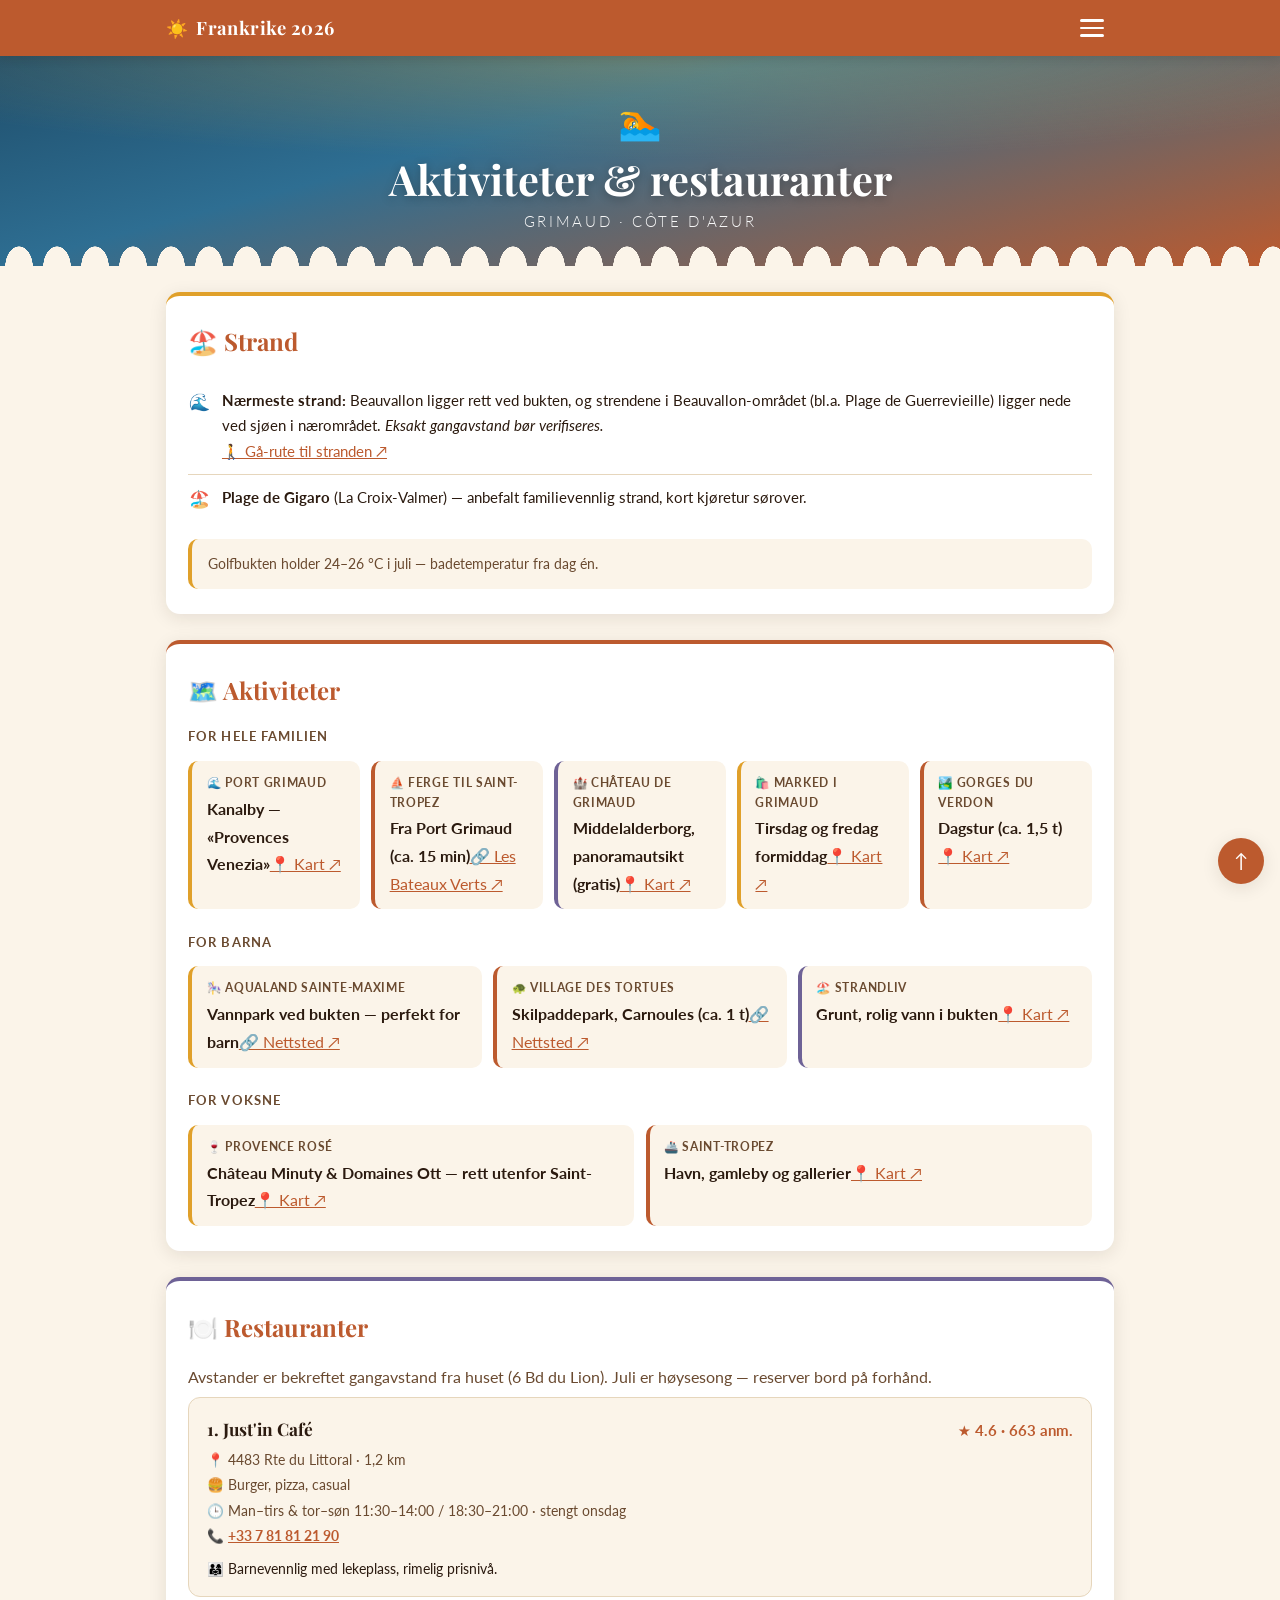
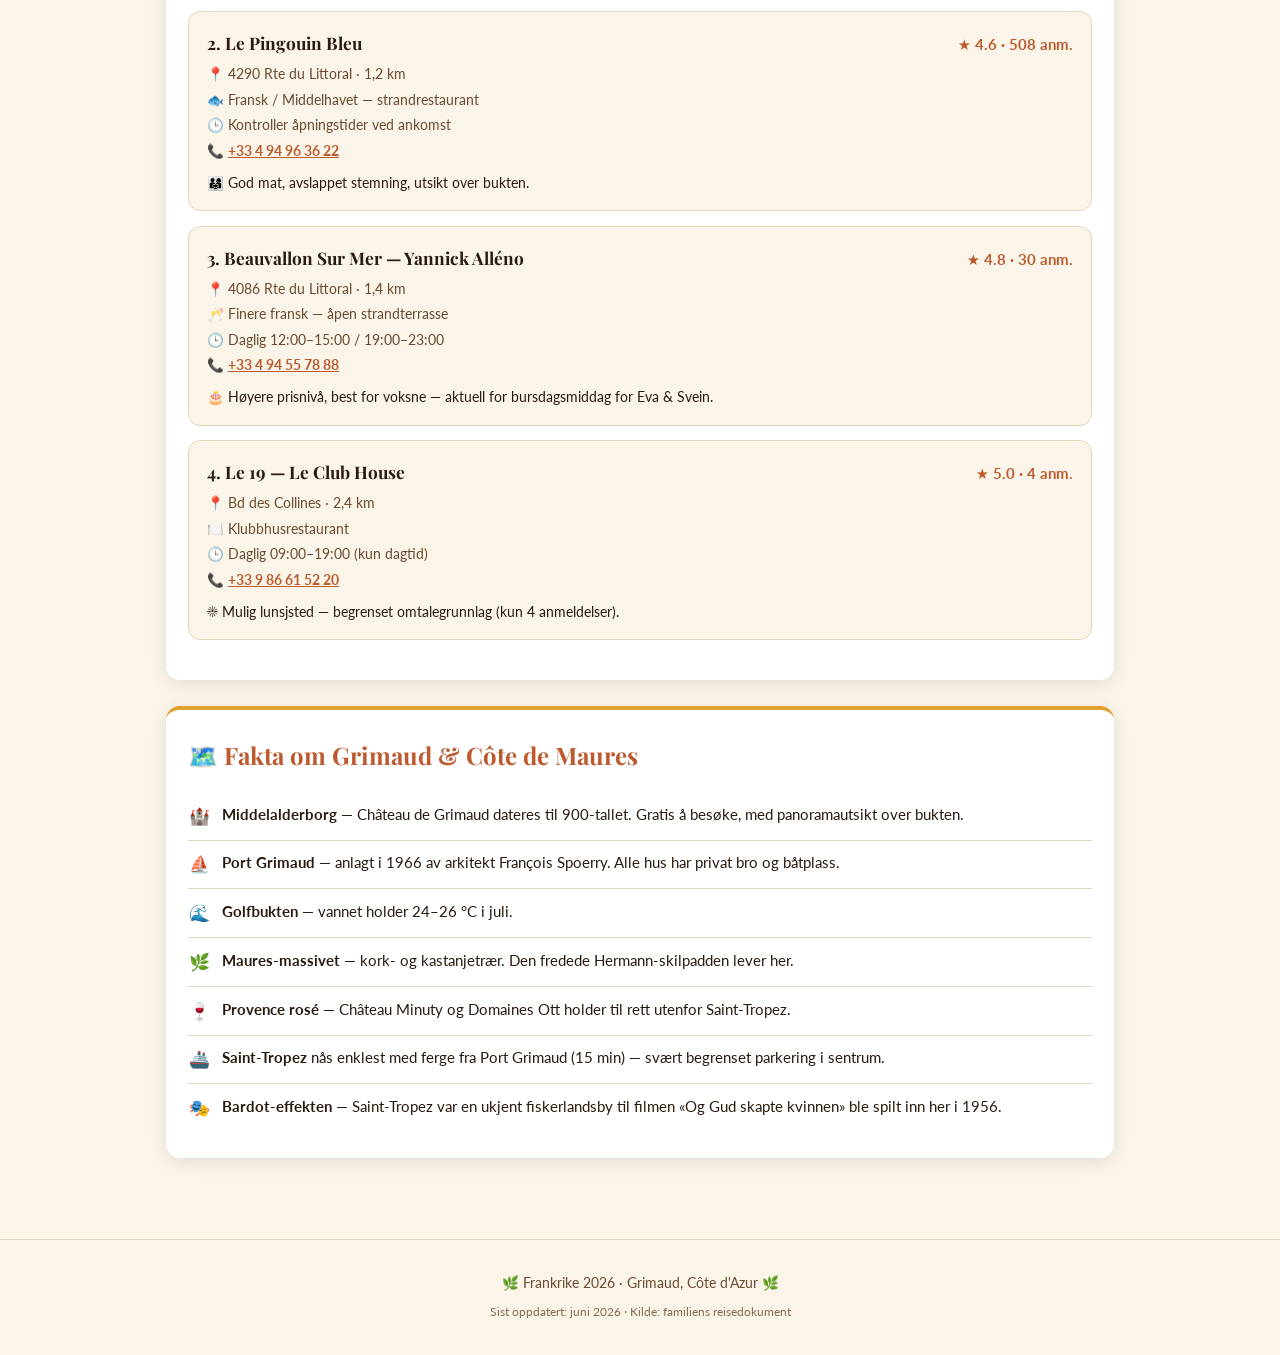
==== aktiviteter.html @ d82e712a "Add files via upload" ====
<!DOCTYPE html>
<html lang="no">
<head>
<meta charset="UTF-8" />
<meta name="viewport" content="width=device-width, initial-scale=1.0" />
<meta name="theme-color" content="#BC5A2E" />
<title>Aktiviteter &amp; restauranter · Frankrike 2026</title>
<link rel="preconnect" href="https://fonts.googleapis.com" />
<link rel="preconnect" href="https://fonts.gstatic.com" crossorigin />
<link href="https://fonts.googleapis.com/css2?family=Playfair+Display:ital,wght@0,500;0,700;1,500&family=Lato:wght@300;400;700&display=swap" rel="stylesheet" />
<link rel="stylesheet" href="style.css" />
</head>
<body>

<!-- TOPPLINJE -->
<header class="topbar">
  <div class="topbar-inner">
    <a class="topbar-title" href="index.html"><span class="sol">☀️</span> Frankrike 2026</a>
    <button class="meny-knapp" id="menyKnapp" aria-label="Åpne meny" aria-expanded="false" aria-controls="meny">
      <span></span><span></span><span></span>
    </button>
  </div>
</header>

<!-- MENY -->
<nav class="meny" id="meny" aria-hidden="true">
  <div class="meny-panel">
    <a href="index.html"><span class="ikon">🏠</span> Hjem</a>
    <a href="huset.html"><span class="ikon">🏡</span> Huset vårt</a>
    <a class="aktiv" href="aktiviteter.html"><span class="ikon">🏊</span> Aktiviteter &amp; restauranter</a>
    <a href="reise.html"><span class="ikon">✈️</span> Reisedetaljer</a>
  </div>
</nav>

<!-- HERO -->
<header class="hero under-hero" id="topp">
  <span class="sol-stor">🏊</span>
  <h1>Aktiviteter &amp; restauranter</h1>
  <p class="stad">Grimaud · Côte d'Azur</p>
</header>

<main>

  <!-- STRAND -->
  <section id="strand">
    <h2>🏖️ Strand</h2>
    <ul class="liste">
      <li><span class="ik">🌊</span><div><strong>Nærmeste strand:</strong> Beauvallon ligger rett ved bukten, og strendene i Beauvallon-området (bl.a. Plage de Guerrevieille) ligger nede ved sjøen i nærområdet. <em>Eksakt gangavstand bør verifiseres.</em><br>
        <a class="kart-knapp" href="https://www.google.com/maps/dir/?api=1&amp;origin=6+Bd+du+Lion%2C+83310+Grimaud&amp;destination=Plage+de+Guerrevieille%2C+83310+Grimaud&amp;travelmode=walking" target="_blank" rel="noopener">🚶 Gå-rute til stranden ↗</a></div></li>
      <li><span class="ik">🏖️</span><div><strong>Plage de Gigaro</strong> (La Croix-Valmer) — anbefalt familievennlig strand, kort kjøretur sørover.</div></li>
    </ul>
    <p class="notis">Golfbukten holder 24–26 °C i juli — badetemperatur fra dag én.</p>
  </section>

  <!-- AKTIVITETER -->
  <section id="aktiviteter">
    <h2>🗺️ Aktiviteter</h2>

    <h3 class="under">For hele familien</h3>
    <div class="grid">
      <div class="kort"><strong>🌊 Port Grimaud</strong><span>Kanalby — «Provences Venezia»</span><a class="kort-lenke" href="https://www.google.com/maps/search/?api=1&amp;query=Port+Grimaud" target="_blank" rel="noopener">📍 Kart ↗</a></div>
      <div class="kort t"><strong>⛵ Ferge til Saint-Tropez</strong><span>Fra Port Grimaud (ca. 15 min)</span><a class="kort-lenke" href="https://www.bateauxverts.com" target="_blank" rel="noopener">🔗 Les Bateaux Verts ↗</a></div>
      <div class="kort l"><strong>🏰 Château de Grimaud</strong><span>Middelalderborg, panoramautsikt (gratis)</span><a class="kort-lenke" href="https://www.google.com/maps/search/?api=1&amp;query=Ch%C3%A2teau+de+Grimaud" target="_blank" rel="noopener">📍 Kart ↗</a></div>
      <div class="kort"><strong>🛍️ Marked i Grimaud</strong><span>Tirsdag og fredag formiddag</span><a class="kort-lenke" href="https://www.google.com/maps/search/?api=1&amp;query=March%C3%A9+de+Grimaud" target="_blank" rel="noopener">📍 Kart ↗</a></div>
      <div class="kort t"><strong>🏞️ Gorges du Verdon</strong><span>Dagstur (ca. 1,5 t)</span><a class="kort-lenke" href="https://www.google.com/maps/search/?api=1&amp;query=Gorges+du+Verdon" target="_blank" rel="noopener">📍 Kart ↗</a></div>
    </div>

    <h3 class="under">For barna</h3>
    <div class="grid">
      <div class="kort"><strong>🎠 Aqualand Sainte-Maxime</strong><span>Vannpark ved bukten — perfekt for barn</span><a class="kort-lenke" href="https://www.aqualand.fr" target="_blank" rel="noopener">🔗 Nettsted ↗</a></div>
      <div class="kort t"><strong>🐢 Village des Tortues</strong><span>Skilpaddepark, Carnoules (ca. 1 t)</span><a class="kort-lenke" href="https://tortupole.fr" target="_blank" rel="noopener">🔗 Nettsted ↗</a></div>
      <div class="kort l"><strong>🏖️ Strandliv</strong><span>Grunt, rolig vann i bukten</span><a class="kort-lenke" href="https://www.google.com/maps/search/?api=1&amp;query=Plage+de+Guerrevieille+Grimaud" target="_blank" rel="noopener">📍 Kart ↗</a></div>
    </div>

    <h3 class="under">For voksne</h3>
    <div class="grid">
      <div class="kort"><strong>🍷 Provence rosé</strong><span>Château Minuty &amp; Domaines Ott — rett utenfor Saint-Tropez</span><a class="kort-lenke" href="https://www.google.com/maps/search/?api=1&amp;query=Ch%C3%A2teau+Minuty" target="_blank" rel="noopener">📍 Kart ↗</a></div>
      <div class="kort t"><strong>🚢 Saint-Tropez</strong><span>Havn, gamleby og gallerier</span><a class="kort-lenke" href="https://www.google.com/maps/search/?api=1&amp;query=Saint-Tropez" target="_blank" rel="noopener">📍 Kart ↗</a></div>
    </div>
  </section>

  <!-- RESTAURANTER -->
  <section id="restauranter">
    <h2>🍽️ Restauranter</h2>
    <p class="ingress">Avstander er bekreftet gangavstand fra huset (6 Bd du Lion). Juli er høysesong — reserver bord på forhånd.</p>

    <div class="rest">
      <div class="r-topp"><h4>1. Just'in Café</h4><span class="stj">★ 4.6 · 663 anm.</span></div>
      <div class="r-meta">
        <div>📍 4483 Rte du Littoral · 1,2 km</div>
        <div>🍔 Burger, pizza, casual</div>
        <div>🕒 Man–tirs &amp; tor–søn 11:30–14:00 / 18:30–21:00 · stengt onsdag</div>
        <div>📞 <a href="tel:+33781812190">+33 7 81 81 21 90</a></div>
      </div>
      <p class="egnet">👨‍👩‍👧 Barnevennlig med lekeplass, rimelig prisnivå.</p>
    </div>

    <div class="rest">
      <div class="r-topp"><h4>2. Le Pingouin Bleu</h4><span class="stj">★ 4.6 · 508 anm.</span></div>
      <div class="r-meta">
        <div>📍 4290 Rte du Littoral · 1,2 km</div>
        <div>🐟 Fransk / Middelhavet — strandrestaurant</div>
        <div>🕒 Kontroller åpningstider ved ankomst</div>
        <div>📞 <a href="tel:+33494963622">+33 4 94 96 36 22</a></div>
      </div>
      <p class="egnet">👨‍👩‍👧 God mat, avslappet stemning, utsikt over bukten.</p>
    </div>

    <div class="rest">
      <div class="r-topp"><h4>3. Beauvallon Sur Mer — Yannick Alléno</h4><span class="stj">★ 4.8 · 30 anm.</span></div>
      <div class="r-meta">
        <div>📍 4086 Rte du Littoral · 1,4 km</div>
        <div>🥂 Finere fransk — åpen strandterrasse</div>
        <div>🕒 Daglig 12:00–15:00 / 19:00–23:00</div>
        <div>📞 <a href="tel:+33494557888">+33 4 94 55 78 88</a></div>
      </div>
      <p class="egnet">🎂 Høyere prisnivå, best for voksne — aktuell for bursdagsmiddag for Eva &amp; Svein.</p>
    </div>

    <div class="rest">
      <div class="r-topp"><h4>4. Le 19 — Le Club House</h4><span class="stj">★ 5.0 · 4 anm.</span></div>
      <div class="r-meta">
        <div>📍 Bd des Collines · 2,4 km</div>
        <div>🍽️ Klubbhusrestaurant</div>
        <div>🕒 Daglig 09:00–19:00 (kun dagtid)</div>
        <div>📞 <a href="tel:+33986615220">+33 9 86 61 52 20</a></div>
      </div>
      <p class="egnet">☀️ Mulig lunsjsted — begrenset omtalegrunnlag (kun 4 anmeldelser).</p>
    </div>
  </section>

  <!-- FAKTA -->
  <section id="fakta">
    <h2>🗺️ Fakta om Grimaud &amp; Côte de Maures</h2>
    <ul class="liste">
      <li><span class="ik">🏰</span><div><strong>Middelalderborg</strong> — Château de Grimaud dateres til 900-tallet. Gratis å besøke, med panoramautsikt over bukten.</div></li>
      <li><span class="ik">⛵</span><div><strong>Port Grimaud</strong> — anlagt i 1966 av arkitekt François Spoerry. Alle hus har privat bro og båtplass.</div></li>
      <li><span class="ik">🌊</span><div><strong>Golfbukten</strong> — vannet holder 24–26 °C i juli.</div></li>
      <li><span class="ik">🌿</span><div><strong>Maures-massivet</strong> — kork- og kastanjetrær. Den fredede Hermann-skilpadden lever her.</div></li>
      <li><span class="ik">🍷</span><div><strong>Provence rosé</strong> — Château Minuty og Domaines Ott holder til rett utenfor Saint-Tropez.</div></li>
      <li><span class="ik">🚢</span><div><strong>Saint-Tropez</strong> nås enklest med ferge fra Port Grimaud (15 min) — svært begrenset parkering i sentrum.</div></li>
      <li><span class="ik">🎭</span><div><strong>Bardot-effekten</strong> — Saint-Tropez var en ukjent fiskerlandsby til filmen «Og Gud skapte kvinnen» ble spilt inn her i 1956.</div></li>
    </ul>
  </section>

</main>

<a href="#topp" class="topp-knapp" aria-label="Til toppen">↑</a>

<footer>
  <p>🌿 Frankrike 2026 · Grimaud, Côte d'Azur 🌿</p>
  <p class="lite">Sist oppdatert: juni 2026 · Kilde: familiens reisedokument</p>
</footer>

<script>
  var knapp = document.getElementById('menyKnapp');
  var meny  = document.getElementById('meny');

  function settMeny(apen){
    knapp.setAttribute('aria-expanded', apen ? 'true' : 'false');
    meny.setAttribute('aria-hidden', apen ? 'false' : 'true');
    meny.classList.toggle('apen', apen);
    document.body.classList.toggle('meny-laast', apen);
  }
  knapp.addEventListener('click', function(){
    settMeny(!meny.classList.contains('apen'));
  });
  meny.querySelectorAll('a').forEach(function(a){
    a.addEventListener('click', function(){ settMeny(false); });
  });
  meny.addEventListener('click', function(e){
    if(e.target === meny){ settMeny(false); }
  });
  document.addEventListener('keydown', function(e){
    if(e.key === 'Escape'){ settMeny(false); }
  });
</script>

</body>
</html>
---- style.css ----
/* =========================================================
   Frankrike 2026 · Grimaud — felles stil for alle sider
   Palett: Provençalsk krem / amber / terrakotta
   ========================================================= */

:root{
  --krem:#FBF4E9;
  --krem-2:#F3E7D2;
  --terra:#BC5A2E;
  --terra-2:#D9794A;
  --amber:#E0A02A;
  --amber-2:#F0C04A;
  --lavendel:#6E6296;
  --hav:#2E6E92;
  --blekk:#2B1A0F;
  --blekk-2:#6A4A30;
  --hvit:#ffffff;
  --linje:#E6D6BC;
  --skygge:0 4px 18px rgba(43,26,15,.10);
  --radius:14px;
  --topp:56px;
}
*{box-sizing:border-box;margin:0;padding:0}
html{scroll-behavior:smooth;scroll-padding-top:calc(var(--topp) + 12px)}
@media (prefers-reduced-motion:reduce){html{scroll-behavior:auto}}
body{
  font-family:'Lato',system-ui,sans-serif;
  background:var(--krem);
  color:var(--blekk);
  line-height:1.7;
  -webkit-font-smoothing:antialiased;
}
body.meny-laast{overflow:hidden}
a{color:var(--terra)}

/* ===== TOPPLINJE ===== */
.topbar{
  position:sticky;top:0;z-index:200;
  height:var(--topp);
  background:var(--terra);
  color:var(--hvit);
  box-shadow:0 2px 10px rgba(43,26,15,.18);
}
.topbar-inner{
  max-width:980px;margin:0 auto;height:100%;
  display:flex;align-items:center;justify-content:space-between;
  padding:0 1rem;
}
.topbar-title{
  font-family:'Playfair Display',serif;
  font-weight:700;font-size:1.15rem;letter-spacing:.02em;
  display:flex;align-items:center;gap:.5rem;
  color:var(--hvit);text-decoration:none;
}
.topbar-title .sol{font-size:1.1rem}
.meny-knapp{
  width:44px;height:44px;border:none;background:transparent;
  display:flex;flex-direction:column;justify-content:center;align-items:center;gap:5px;
  cursor:pointer;border-radius:8px;
}
.meny-knapp span{
  display:block;width:24px;height:2.5px;background:var(--hvit);border-radius:2px;
  transition:transform .25s ease,opacity .2s ease;
}
.meny-knapp[aria-expanded="true"] span:nth-child(1){transform:translateY(7.5px) rotate(45deg)}
.meny-knapp[aria-expanded="true"] span:nth-child(2){opacity:0}
.meny-knapp[aria-expanded="true"] span:nth-child(3){transform:translateY(-7.5px) rotate(-45deg)}

/* ===== MENY-OVERLAY ===== */
.meny{
  position:fixed;left:0;right:0;top:var(--topp);bottom:0;z-index:150;
  background:rgba(43,26,15,.55);
  opacity:0;visibility:hidden;transition:opacity .2s ease,visibility .2s ease;
}
.meny.apen{opacity:1;visibility:visible}
.meny-panel{
  background:var(--krem);
  max-width:980px;margin:0 auto;
  max-height:100%;overflow-y:auto;
  padding:.5rem 0 1.5rem;
  box-shadow:0 12px 30px rgba(43,26,15,.25);
  transform:translateY(-8px);transition:transform .25s ease;
}
.meny.apen .meny-panel{transform:translateY(0)}
.meny a{
  display:flex;align-items:center;gap:.85rem;
  padding:.9rem 1.4rem;
  color:var(--blekk);text-decoration:none;font-weight:700;font-size:1.02rem;
  border-bottom:1px solid var(--linje);
}
.meny a:last-child{border-bottom:none}
.meny a .ikon{font-size:1.2rem;width:1.6rem;text-align:center}
.meny a:active{background:var(--krem-2)}
.meny a.aktiv{color:var(--terra);background:var(--krem-2);border-left:4px solid var(--terra);padding-left:1rem}

/* ===== HERO ===== */
.hero{
  position:relative;overflow:hidden;color:var(--hvit);text-align:center;
  padding:3rem 1.4rem 2.6rem;
  background:
    radial-gradient(120% 90% at 50% 0%, rgba(240,192,74,.30) 0%, rgba(240,192,74,0) 55%),
    linear-gradient(165deg,#1F4E6B 0%,#2E6E92 38%,#BC5A2E 100%);
}
.hero::after{
  content:"";position:absolute;left:0;right:0;bottom:-1px;height:34px;
  background:radial-gradient(60% 100% at 50% 100%,var(--krem) 0%,var(--krem) 60%,transparent 61%);
  background-size:38px 34px;background-repeat:repeat-x;
}
.hero .sol-stor{
  font-size:3rem;display:block;margin-bottom:.4rem;
  animation:flyt 6s ease-in-out infinite;
}
@keyframes flyt{0%,100%{transform:translateY(0)}50%{transform:translateY(-7px)}}
@media (prefers-reduced-motion:reduce){.hero .sol-stor{animation:none}}
.hero h1{
  font-family:'Playfair Display',serif;font-weight:700;
  font-size:clamp(2.1rem,7vw,3.2rem);line-height:1.05;
  text-shadow:0 2px 10px rgba(0,0,0,.28);
}
.hero .stad{
  font-weight:300;letter-spacing:.18em;text-transform:uppercase;
  font-size:.92rem;margin-top:.5rem;opacity:.95;
}
.hero .ramme{
  margin-top:.9rem;font-style:italic;font-family:'Playfair Display',serif;
  font-size:1.05rem;opacity:.97;
}
.hero .chip{
  display:inline-block;margin-top:1.1rem;
  background:rgba(255,255,255,.16);border:1px solid rgba(255,255,255,.32);
  border-radius:999px;padding:.45rem 1.2rem;font-size:.9rem;letter-spacing:.02em;
  backdrop-filter:blur(4px);
}

/* Mindre, sekundær hero for undersider (uten stor animasjon) */
.hero.under-hero{padding:2.2rem 1.4rem 2rem}
.hero.under-hero .sol-stor{font-size:2.2rem;animation:none}
.hero.under-hero h1{font-size:clamp(1.8rem,6vw,2.6rem)}

/* ===== INNHOLD ===== */
main{max-width:980px;margin:0 auto;padding:1.6rem 1rem 3.5rem}
section{
  background:var(--hvit);border-radius:var(--radius);box-shadow:var(--skygge);
  padding:1.6rem 1.4rem;margin-bottom:1.6rem;
  border-top:4px solid var(--amber);
}
section:nth-of-type(3n+2){border-top-color:var(--terra)}
section:nth-of-type(3n){border-top-color:var(--lavendel)}
section h2{
  font-family:'Playfair Display',serif;font-size:1.5rem;color:var(--terra);
  display:flex;align-items:center;gap:.55rem;margin-bottom:1rem;
}
section .ingress{color:var(--blekk-2);margin-bottom:.4rem}
h3.under{
  font-size:.8rem;text-transform:uppercase;letter-spacing:.08em;color:var(--blekk-2);
  margin:1.4rem 0 .7rem;font-weight:700;
}
h3.under:first-of-type{margin-top:.6rem}

/* ===== INFO-KORT ===== */
.grid{
  display:grid;grid-template-columns:repeat(auto-fit,minmax(150px,1fr));gap:.7rem;margin-top:.8rem;
}
.kort{
  background:var(--krem);border-radius:10px;padding:.75rem .9rem;border-left:4px solid var(--amber);
}
.kort.t{border-left-color:var(--terra)}
.kort.l{border-left-color:var(--lavendel)}
.kort strong{display:block;font-size:.72rem;text-transform:uppercase;letter-spacing:.06em;color:var(--blekk-2);margin-bottom:.15rem}
.kort span{font-weight:700;color:var(--blekk);font-size:.98rem}

/* ===== SNARVEIER (landingsside → undersider) ===== */
.snarvei{
  display:grid;grid-template-columns:repeat(auto-fit,minmax(240px,1fr));gap:.8rem;margin-top:.4rem;
}
.snarvei a{
  display:flex;align-items:center;gap:1rem;text-decoration:none;
  background:var(--krem);border-radius:12px;padding:1rem 1.1rem;
  border-left:4px solid var(--terra);color:var(--blekk);
  transition:transform .15s ease,box-shadow .15s ease;
}
.snarvei a:active{transform:scale(.99);box-shadow:var(--skygge)}
.snarvei a:nth-child(2){border-left-color:var(--amber)}
.snarvei a:nth-child(3){border-left-color:var(--lavendel)}
.snarvei .sn-ik{font-size:1.7rem;flex:0 0 2.1rem;text-align:center}
.snarvei .sn-tekst{flex:1}
.snarvei .sn-tekst strong{display:block;font-family:'Playfair Display',serif;font-size:1.08rem;color:var(--terra)}
.snarvei .sn-tekst span{font-size:.85rem;color:var(--blekk-2)}
.snarvei .sn-pil{color:var(--terra);font-size:1.25rem;flex:0 0 auto}

/* ===== FAMILIE ===== */
.fam{display:grid;grid-template-columns:repeat(auto-fit,minmax(150px,1fr));gap:.9rem;margin-top:1rem}
.fam-kort{background:var(--krem-2);border-radius:12px;padding:1rem;text-align:center}
.fam-kort .e{font-size:1.9rem;display:block;margin-bottom:.25rem}
.fam-kort h4{font-family:'Playfair Display',serif;color:var(--terra);font-size:1.02rem;margin-bottom:.2rem}
.fam-kort p{font-size:.86rem;color:var(--blekk-2)}
.notis{
  margin-top:1rem;background:var(--krem);border-radius:10px;padding:.8rem 1rem;
  font-size:.9rem;color:var(--blekk-2);border-left:4px solid var(--amber);
}

/* ===== TIDSLINJE ===== */
.dag{display:flex;gap:1rem;margin-bottom:1rem}
.dag:last-child{margin-bottom:0}
.dag .dato{
  flex:0 0 84px;background:var(--terra);color:var(--hvit);border-radius:10px;
  text-align:center;padding:.5rem .3rem;font-weight:700;font-size:.82rem;line-height:1.25;
  align-self:flex-start;
}
.dag.tbd .dato{background:var(--lavendel)}
.dag .tekst{flex:1;border-left:2px solid var(--linje);padding-left:.9rem}
.dag .tekst h4{font-size:1rem;margin-bottom:.2rem}
.dag .tekst p{font-size:.92rem;color:var(--blekk-2)}

/* ===== FLY / BIL-KORT ===== */
.flykort{
  background:linear-gradient(135deg,var(--krem) 0%,#E9F1F7 100%);
  border:1px solid #D5E1EA;border-radius:12px;padding:1.1rem 1.2rem;margin-bottom:1rem;
}
.flykort .topp-rad{display:flex;justify-content:space-between;align-items:center;gap:.5rem;flex-wrap:wrap;margin-bottom:.7rem}
.flykort .rute{font-family:'Playfair Display',serif;font-size:1.15rem}
.ref{background:var(--terra);color:var(--hvit);border-radius:6px;padding:.18rem .6rem;font-size:.78rem;font-weight:700;letter-spacing:.04em}
.flydetalj{display:grid;grid-template-columns:1fr 1fr;gap:.5rem .9rem;font-size:.9rem}
.flydetalj .f strong{display:block;font-size:.68rem;text-transform:uppercase;letter-spacing:.05em;color:var(--blekk-2)}
.tag{display:inline-block;margin-top:.7rem;background:var(--amber-2);color:#7A4A00;border-radius:999px;padding:.18rem .7rem;font-size:.78rem;font-weight:700}

.bilkort{background:var(--krem);border:1px solid var(--linje);border-radius:12px;padding:1.1rem 1.2rem;margin-bottom:1rem}
.bilkort .navn{font-size:1.1rem;font-weight:700}
.bilkort .meta{font-size:.84rem;color:var(--blekk-2);margin-top:.15rem}
.specs{display:flex;flex-wrap:wrap;gap:.5rem;margin-top:.8rem}
.spec{background:var(--hvit);border:1px solid var(--linje);border-radius:7px;padding:.28rem .65rem;font-size:.82rem}
.varsel{margin-top:.85rem;background:#FFF6EC;border-left:3px solid var(--amber);border-radius:7px;padding:.6rem .9rem;font-size:.86rem;color:var(--blekk-2)}
.status-pill{display:inline-block;border-radius:999px;padding:.18rem .7rem;font-size:.76rem;font-weight:700;letter-spacing:.03em}
.status-betalt{background:#D8EED3;color:#2C5E22}
.status-vent{background:#F3E0C8;color:#8A5A1E}

/* ===== SHUTTLE-TABELL ===== */
.tilbud{margin-top:.6rem;border:1px solid var(--linje);border-radius:10px;overflow:hidden}
.tilbud-rad{display:grid;grid-template-columns:1.3fr .8fr auto;gap:.4rem;align-items:center;padding:.7rem .9rem;border-bottom:1px solid var(--linje);font-size:.9rem}
.tilbud-rad:last-child{border-bottom:none}
.tilbud-rad.best{background:#F4F7F0}
.tilbud-rad .navn{font-weight:700}
.tilbud-rad .pris{font-weight:700;color:var(--terra)}
.anbefalt{display:inline-block;font-size:.66rem;font-weight:700;text-transform:uppercase;letter-spacing:.05em;background:var(--lavendel);color:#fff;border-radius:999px;padding:.08rem .5rem;margin-left:.35rem;vertical-align:middle}

/* ===== LISTER ===== */
.liste{list-style:none;margin-top:.6rem}
.liste li{display:flex;gap:.7rem;padding:.6rem 0;border-bottom:1px solid var(--linje);font-size:.94rem}
.liste li:last-child{border-bottom:none}
.liste .ik{flex:0 0 1.4rem;text-align:center;font-size:1.05rem}
.liste li strong{color:var(--blekk)}

/* ===== RESTAURANT ===== */
.rest{border:1px solid var(--linje);border-radius:12px;padding:1rem 1.1rem;margin-bottom:.9rem;background:var(--krem)}
.rest .r-topp{display:flex;justify-content:space-between;gap:.5rem;align-items:baseline;flex-wrap:wrap}
.rest h4{font-family:'Playfair Display',serif;font-size:1.08rem;color:var(--blekk)}
.rest .stj{font-weight:700;color:var(--terra);white-space:nowrap;font-size:.92rem}
.rest .r-meta{font-size:.85rem;color:var(--blekk-2);margin-top:.35rem}
.rest .r-meta div{margin-top:.15rem}
.rest .egnet{margin-top:.5rem;font-size:.86rem}
.rest a{font-weight:700;white-space:nowrap}

/* ===== BILDER / GALLERI ===== */
.galleri{display:grid;grid-template-columns:repeat(auto-fit,minmax(220px,1fr));gap:.7rem;margin-top:1rem}
.galleri figure{margin:0;border-radius:12px;overflow:hidden;box-shadow:var(--skygge);background:var(--krem-2)}
.galleri img{display:block;width:100%;height:200px;object-fit:cover}
.galleri figcaption{font-size:.8rem;color:var(--blekk-2);padding:.45rem .7rem}
.bilde-stor{border-radius:12px;overflow:hidden;box-shadow:var(--skygge);margin-top:1rem}
.bilde-stor img{display:block;width:100%;height:auto}

/* ===== ADRESSE ===== */
.adresse{
  background:linear-gradient(135deg,#FFF3E2,#FFE3CC);border:1px solid #F0C79A;
  border-radius:12px;padding:1.1rem 1.2rem;margin-bottom:.4rem;
}
.adresse .a1{font-size:1.12rem;font-weight:700;color:var(--terra)}
.adresse .a2{font-size:.9rem;color:var(--blekk-2);margin-top:.2rem}

/* ===== KONTAKTER ===== */
.kontakt-tittel{font-family:'Playfair Display',serif;font-size:1.05rem;color:var(--terra);margin:1.4rem 0 .6rem}

/* ===== TIL TOPPEN ===== */
.topp-knapp{
  position:fixed;right:1rem;bottom:1rem;z-index:120;
  width:46px;height:46px;border-radius:50%;border:none;cursor:pointer;
  background:var(--terra);color:#fff;font-size:1.2rem;box-shadow:var(--skygge);
  display:flex;align-items:center;justify-content:center;text-decoration:none;
}

/* ===== FOOTER ===== */
footer{text-align:center;padding:2rem 1rem;color:var(--blekk-2);font-size:.85rem;border-top:1px solid var(--linje)}
footer .lite{font-size:.76rem;margin-top:.4rem;opacity:.8}

@media (max-width:480px){
  .flydetalj{grid-template-columns:1fr 1fr}
  .tilbud-rad{grid-template-columns:1fr auto auto}
  section{padding:1.3rem 1.05rem}
  section h2{font-size:1.35rem}
}
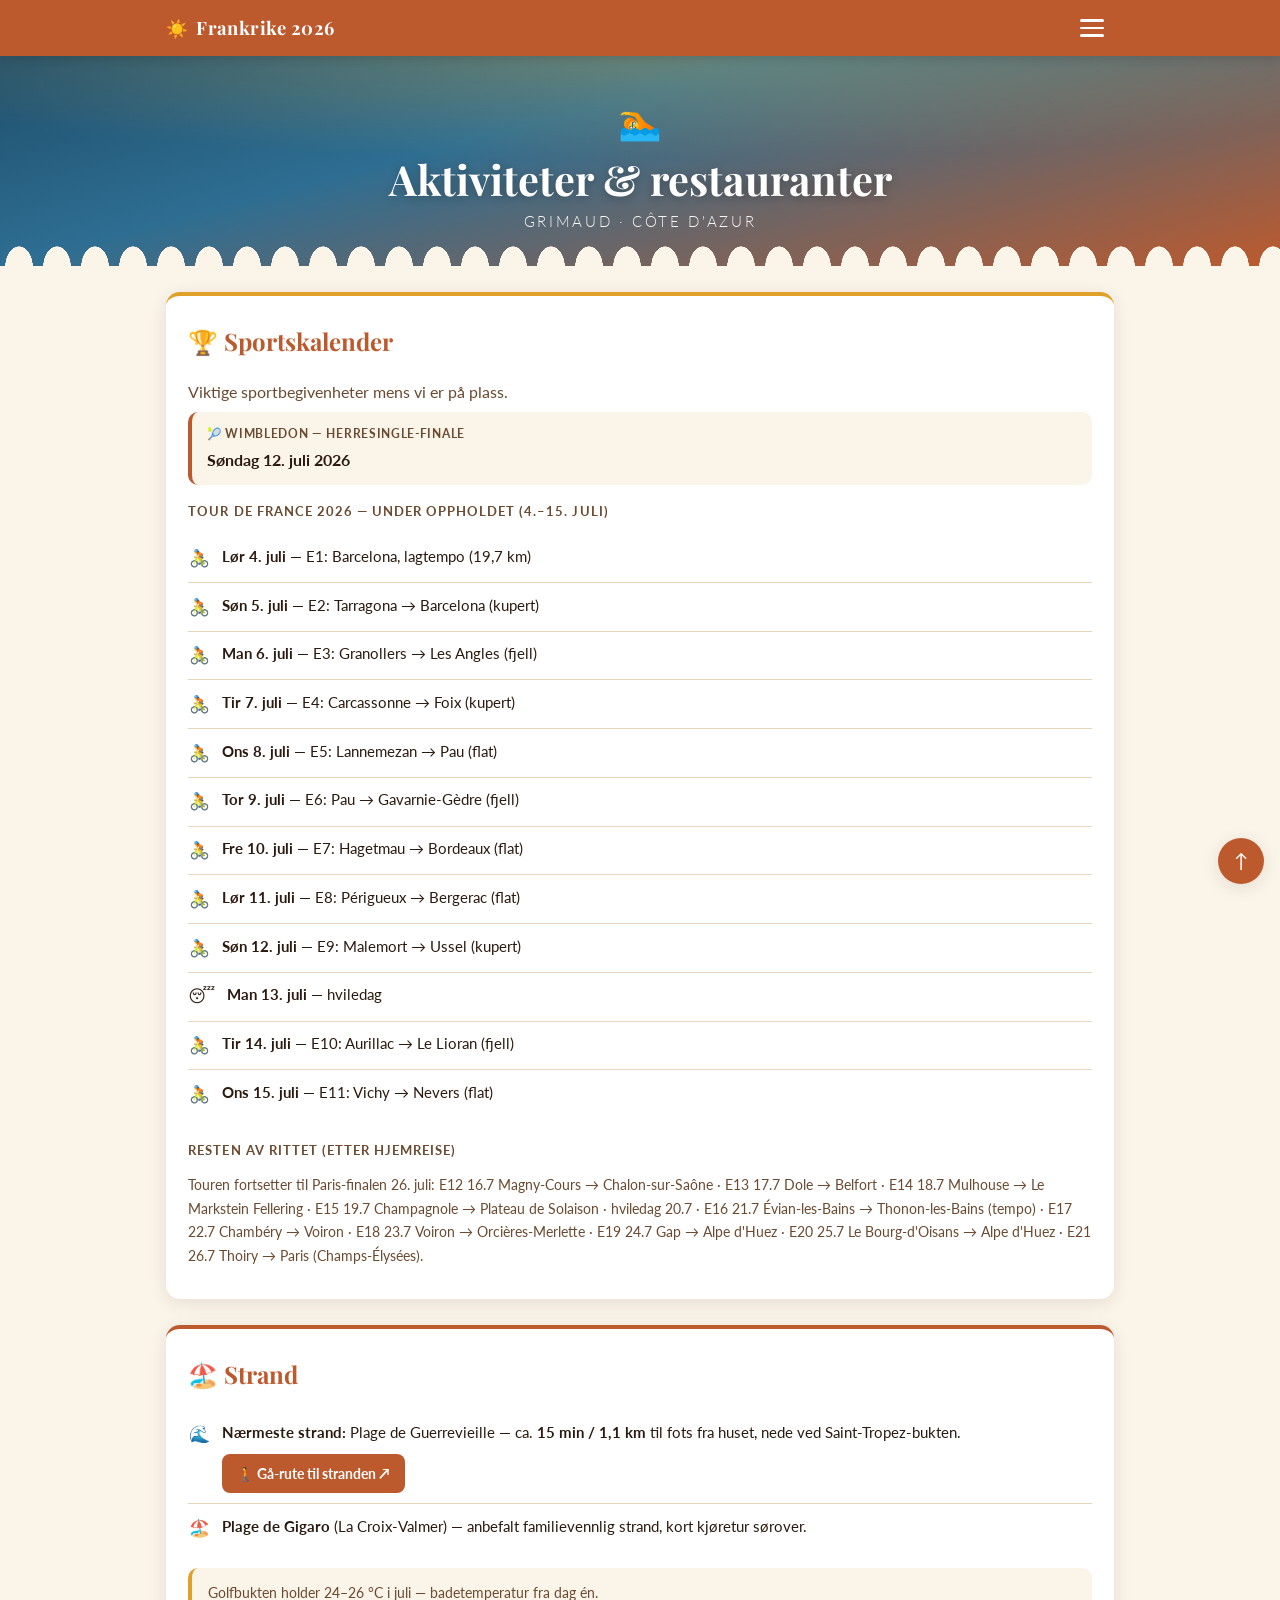
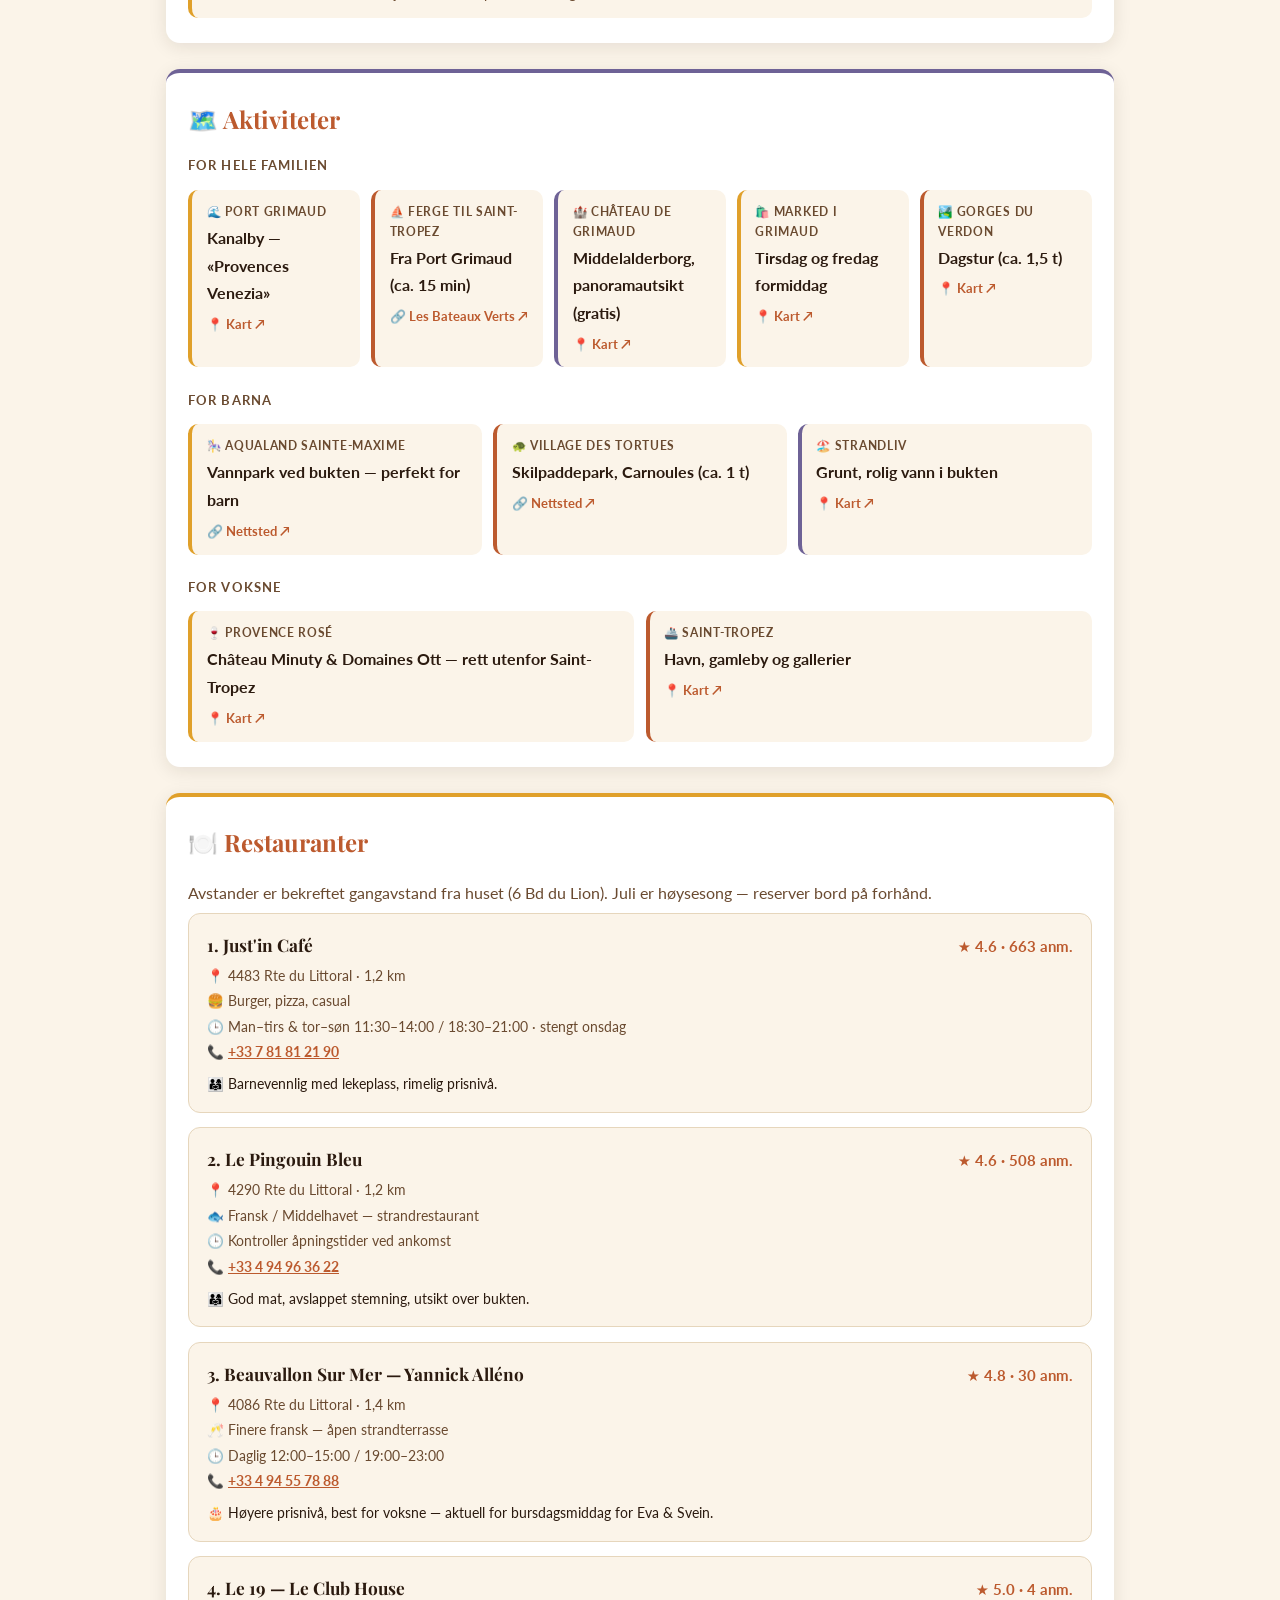
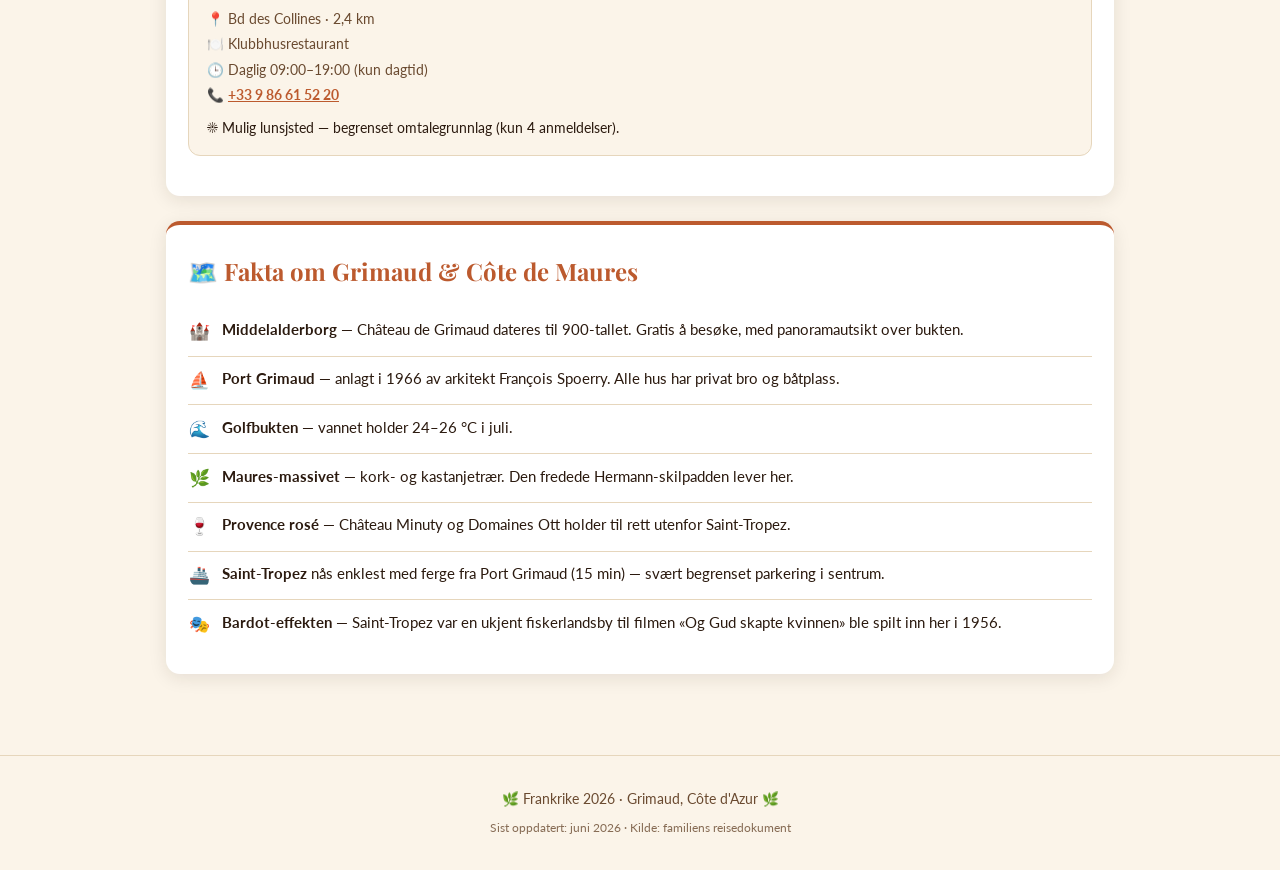
==== commit c779d3d6: "Update aktiviteter.html" ====
--- a/aktiviteter.html
+++ b/aktiviteter.html
@@ -41,11 +41,38 @@
 
 <main>
 
+  <!-- SPORTSKALENDER -->
+  <section id="sport">
+    <h2>🏆 Sportskalender</h2>
+    <p class="ingress">Viktige sportbegivenheter mens vi er på plass.</p>
+
+    <div class="kort t" style="margin-bottom:1rem"><strong>🎾 Wimbledon — herresingle-finale</strong><span>Søndag 12. juli 2026</span></div>
+
+    <h3 class="under">Tour de France 2026 — under oppholdet (4.–15. juli)</h3>
+    <ul class="liste">
+      <li><span class="ik">🚴</span><div><strong>Lør 4. juli</strong> — E1: Barcelona, lagtempo (19,7 km)</div></li>
+      <li><span class="ik">🚴</span><div><strong>Søn 5. juli</strong> — E2: Tarragona → Barcelona (kupert)</div></li>
+      <li><span class="ik">🚴</span><div><strong>Man 6. juli</strong> — E3: Granollers → Les Angles (fjell)</div></li>
+      <li><span class="ik">🚴</span><div><strong>Tir 7. juli</strong> — E4: Carcassonne → Foix (kupert)</div></li>
+      <li><span class="ik">🚴</span><div><strong>Ons 8. juli</strong> — E5: Lannemezan → Pau (flat)</div></li>
+      <li><span class="ik">🚴</span><div><strong>Tor 9. juli</strong> — E6: Pau → Gavarnie-Gèdre (fjell)</div></li>
+      <li><span class="ik">🚴</span><div><strong>Fre 10. juli</strong> — E7: Hagetmau → Bordeaux (flat)</div></li>
+      <li><span class="ik">🚴</span><div><strong>Lør 11. juli</strong> — E8: Périgueux → Bergerac (flat)</div></li>
+      <li><span class="ik">🚴</span><div><strong>Søn 12. juli</strong> — E9: Malemort → Ussel (kupert)</div></li>
+      <li><span class="ik">😴</span><div><strong>Man 13. juli</strong> — hviledag</div></li>
+      <li><span class="ik">🚴</span><div><strong>Tir 14. juli</strong> — E10: Aurillac → Le Lioran (fjell)</div></li>
+      <li><span class="ik">🚴</span><div><strong>Ons 15. juli</strong> — E11: Vichy → Nevers (flat)</div></li>
+    </ul>
+
+    <h3 class="under">Resten av rittet (etter hjemreise)</h3>
+    <p class="ingress" style="font-size:.86rem">Touren fortsetter til Paris-finalen 26. juli: E12 16.7 Magny-Cours → Chalon-sur-Saône · E13 17.7 Dole → Belfort · E14 18.7 Mulhouse → Le Markstein Fellering · E15 19.7 Champagnole → Plateau de Solaison · hviledag 20.7 · E16 21.7 Évian-les-Bains → Thonon-les-Bains (tempo) · E17 22.7 Chambéry → Voiron · E18 23.7 Voiron → Orcières-Merlette · E19 24.7 Gap → Alpe d'Huez · E20 25.7 Le Bourg-d'Oisans → Alpe d'Huez · E21 26.7 Thoiry → Paris (Champs-Élysées).</p>
+  </section>
+
   <!-- STRAND -->
   <section id="strand">
     <h2>🏖️ Strand</h2>
     <ul class="liste">
-      <li><span class="ik">🌊</span><div><strong>Nærmeste strand:</strong> Beauvallon ligger rett ved bukten, og strendene i Beauvallon-området (bl.a. Plage de Guerrevieille) ligger nede ved sjøen i nærområdet. <em>Eksakt gangavstand bør verifiseres.</em><br>
+      <li><span class="ik">🌊</span><div><strong>Nærmeste strand:</strong> Plage de Guerrevieille — ca. <strong>15 min / 1,1 km</strong> til fots fra huset, nede ved Saint-Tropez-bukten.<br>
         <a class="kart-knapp" href="https://www.google.com/maps/dir/?api=1&amp;origin=6+Bd+du+Lion%2C+83310+Grimaud&amp;destination=Plage+de+Guerrevieille%2C+83310+Grimaud&amp;travelmode=walking" target="_blank" rel="noopener">🚶 Gå-rute til stranden ↗</a></div></li>
       <li><span class="ik">🏖️</span><div><strong>Plage de Gigaro</strong> (La Croix-Valmer) — anbefalt familievennlig strand, kort kjøretur sørover.</div></li>
     </ul>
--- a/style.css
+++ b/style.css
@@ -168,6 +168,16 @@
 .kort.l{border-left-color:var(--lavendel)}
 .kort strong{display:block;font-size:.72rem;text-transform:uppercase;letter-spacing:.06em;color:var(--blekk-2);margin-bottom:.15rem}
 .kort span{font-weight:700;color:var(--blekk);font-size:.98rem}
+.kort .kort-lenke{display:block;margin-top:.45rem;font-size:.8rem;font-weight:700;color:var(--terra);text-decoration:none}
+.kort .kort-lenke:active{opacity:.7}
+
+/* Kart-/rute-knapp */
+.kart-knapp{
+  display:inline-flex;align-items:center;gap:.4rem;margin-top:.5rem;
+  background:var(--terra);color:#fff;text-decoration:none;font-weight:700;font-size:.86rem;
+  border-radius:8px;padding:.5rem .95rem;
+}
+.kart-knapp:active{opacity:.85}
 
 /* ===== SNARVEIER (landingsside → undersider) ===== */
 .snarvei{
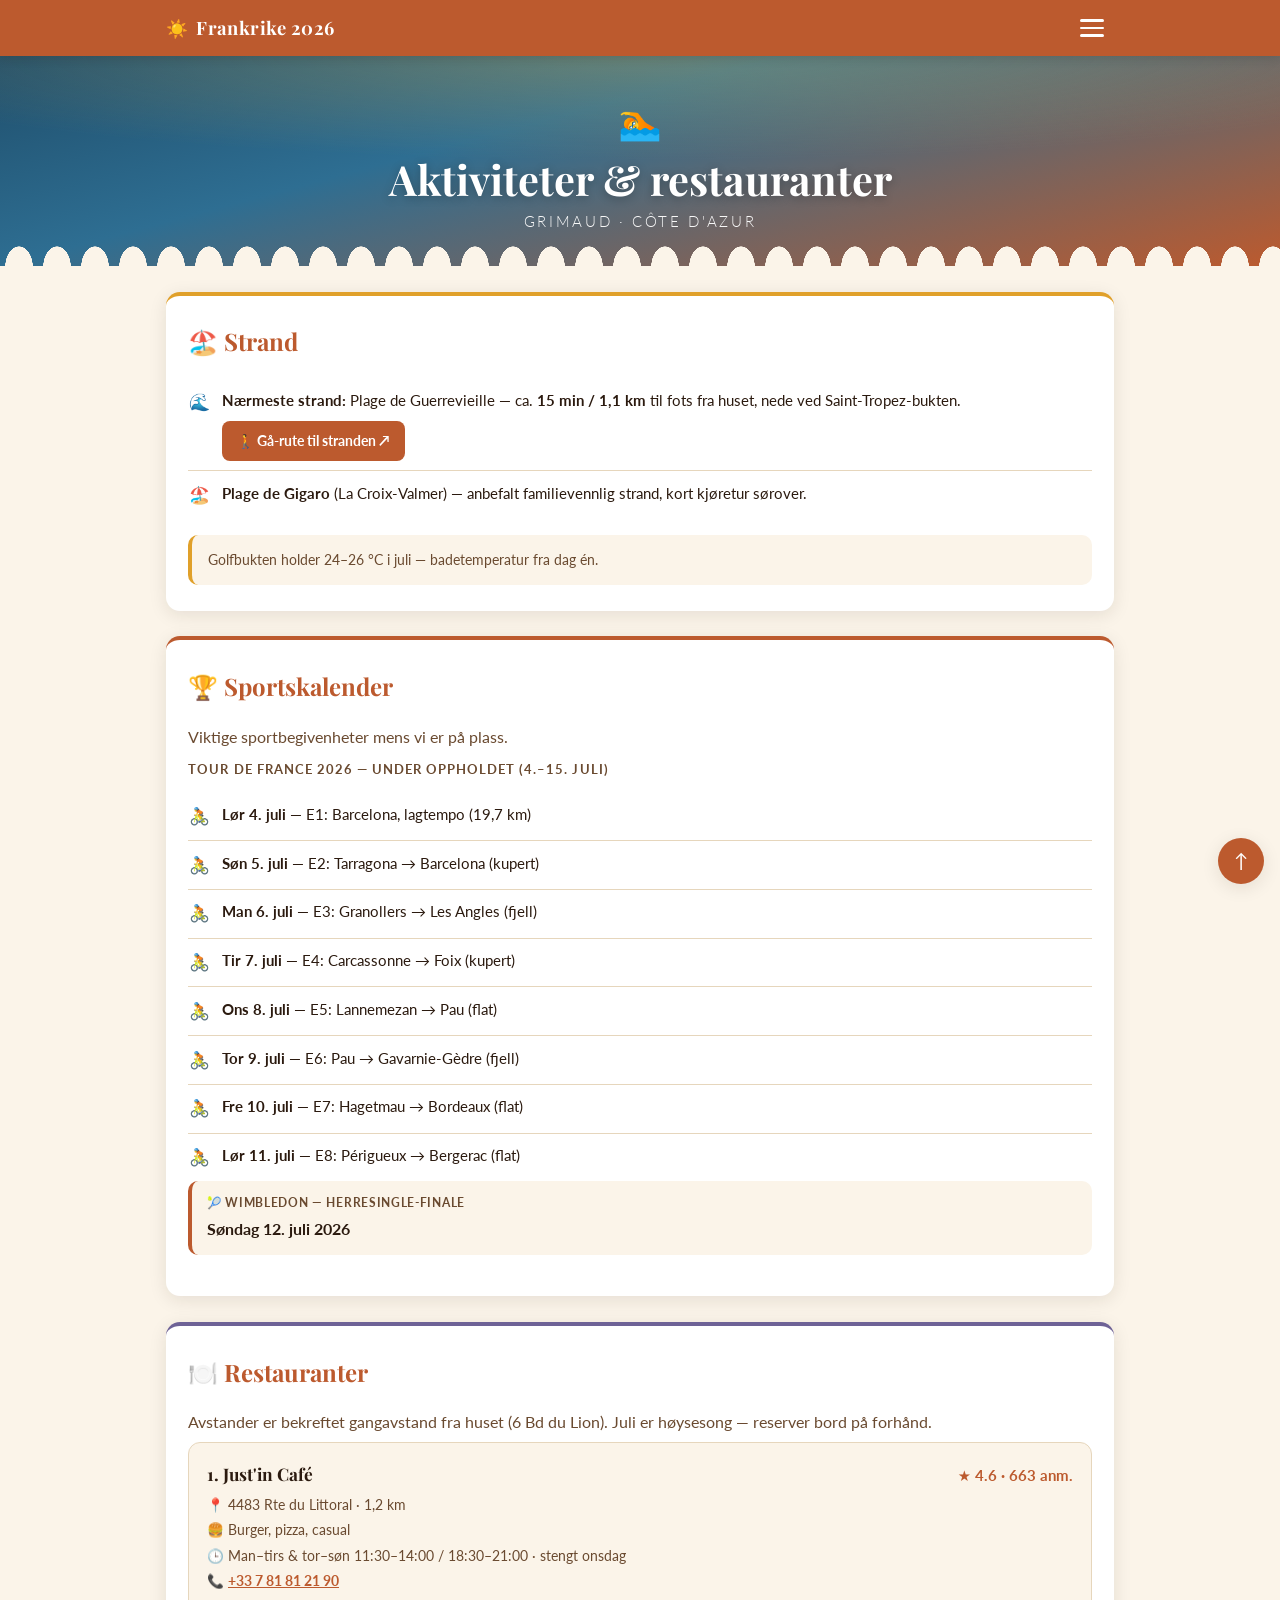
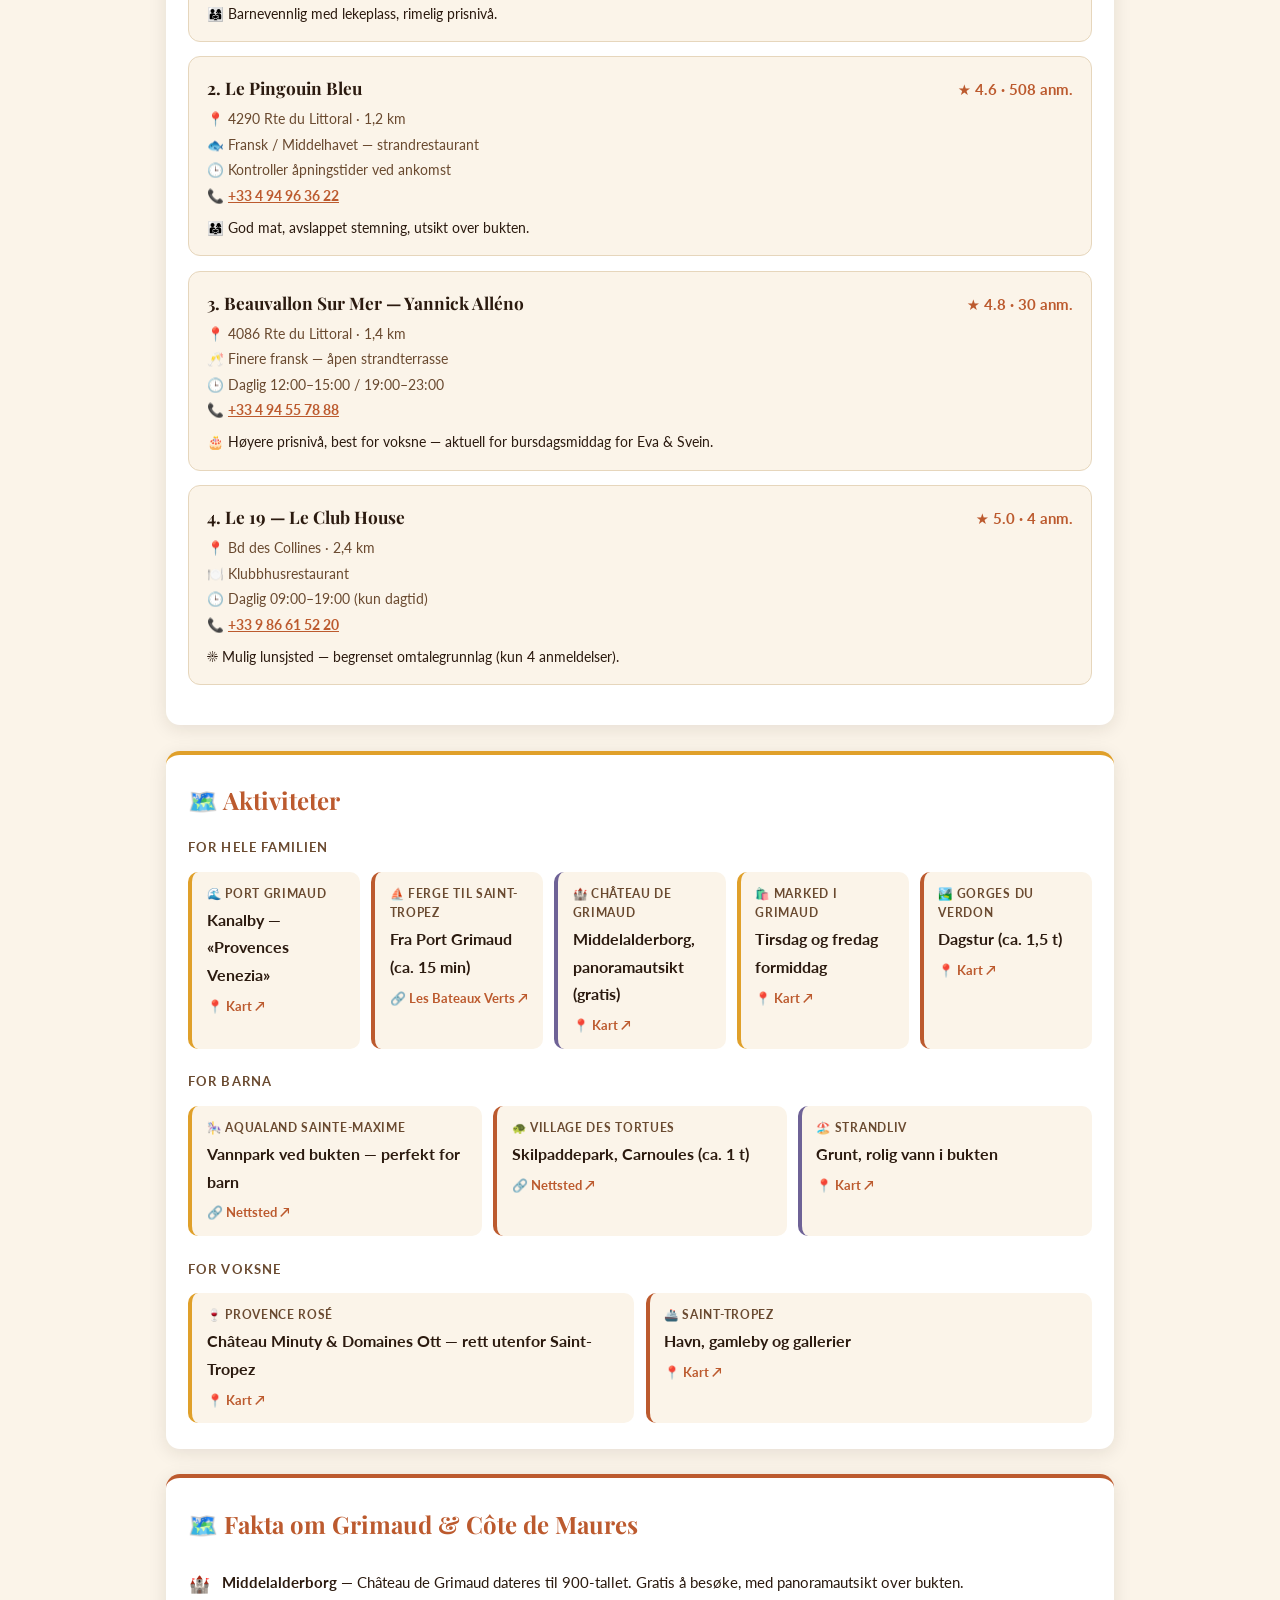
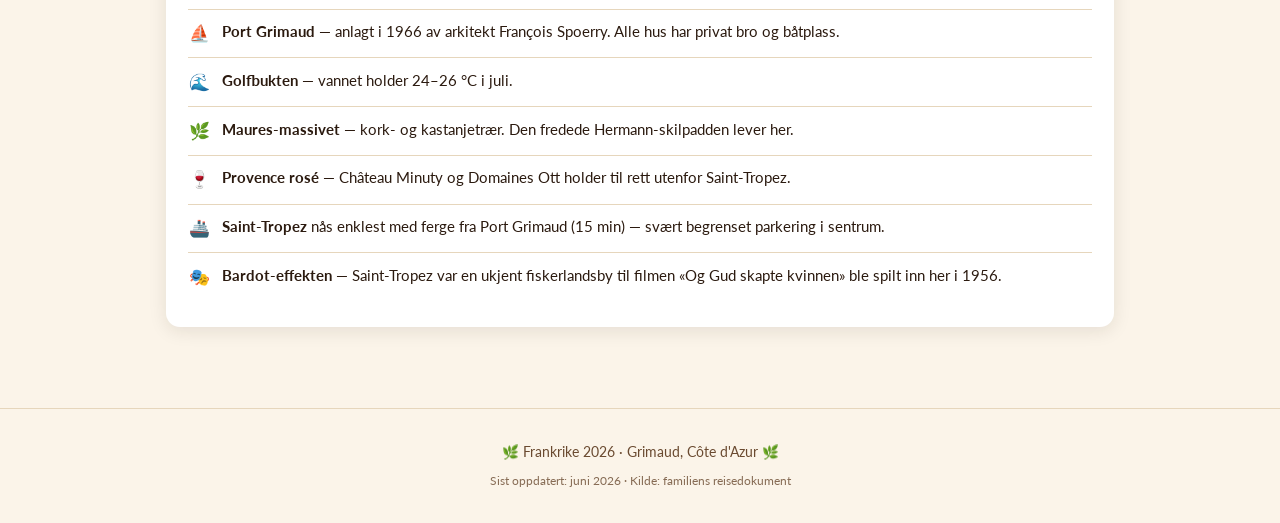
==== commit 4ccc59b1: "Update aktiviteter.html" ====
--- a/aktiviteter.html
+++ b/aktiviteter.html
@@ -41,12 +41,22 @@
 
 <main>
 
+  <!-- STRAND -->
+  <section id="strand">
+    <h2>🏖️ Strand</h2>
+    <ul class="liste">
+      <li><span class="ik">🌊</span><div><strong>Nærmeste strand:</strong> Plage de Guerrevieille — ca. <strong>15 min / 1,1 km</strong> til fots fra huset, nede ved Saint-Tropez-bukten.<br>
+        <a class="kart-knapp" href="https://www.google.com/maps/dir/?api=1&amp;origin=6+Bd+du+Lion%2C+83310+Grimaud&amp;destination=Plage+de+Guerrevieille%2C+83310+Grimaud&amp;travelmode=walking" target="_blank" rel="noopener">🚶 Gå-rute til stranden ↗</a></div></li>
+      <li><span class="ik">🏖️</span><div><strong>Plage de Gigaro</strong> (La Croix-Valmer) — anbefalt familievennlig strand, kort kjøretur sørover.</div></li>
+    </ul>
+    <p class="notis">Golfbukten holder 24–26 °C i juli — badetemperatur fra dag én.</p>
+  </section>
+
   <!-- SPORTSKALENDER -->
   <section id="sport">
     <h2>🏆 Sportskalender</h2>
     <p class="ingress">Viktige sportbegivenheter mens vi er på plass.</p>
 
-    <div class="kort t" style="margin-bottom:1rem"><strong>🎾 Wimbledon — herresingle-finale</strong><span>Søndag 12. juli 2026</span></div>
 
     <h3 class="under">Tour de France 2026 — under oppholdet (4.–15. juli)</h3>
     <ul class="liste">
@@ -58,27 +68,63 @@
       <li><span class="ik">🚴</span><div><strong>Tor 9. juli</strong> — E6: Pau → Gavarnie-Gèdre (fjell)</div></li>
       <li><span class="ik">🚴</span><div><strong>Fre 10. juli</strong> — E7: Hagetmau → Bordeaux (flat)</div></li>
       <li><span class="ik">🚴</span><div><strong>Lør 11. juli</strong> — E8: Périgueux → Bergerac (flat)</div></li>
-      <li><span class="ik">🚴</span><div><strong>Søn 12. juli</strong> — E9: Malemort → Ussel (kupert)</div></li>
-      <li><span class="ik">😴</span><div><strong>Man 13. juli</strong> — hviledag</div></li>
-      <li><span class="ik">🚴</span><div><strong>Tir 14. juli</strong> — E10: Aurillac → Le Lioran (fjell)</div></li>
-      <li><span class="ik">🚴</span><div><strong>Ons 15. juli</strong> — E11: Vichy → Nevers (flat)</div></li>
+    
     </ul>
-
-    <h3 class="under">Resten av rittet (etter hjemreise)</h3>
-    <p class="ingress" style="font-size:.86rem">Touren fortsetter til Paris-finalen 26. juli: E12 16.7 Magny-Cours → Chalon-sur-Saône · E13 17.7 Dole → Belfort · E14 18.7 Mulhouse → Le Markstein Fellering · E15 19.7 Champagnole → Plateau de Solaison · hviledag 20.7 · E16 21.7 Évian-les-Bains → Thonon-les-Bains (tempo) · E17 22.7 Chambéry → Voiron · E18 23.7 Voiron → Orcières-Merlette · E19 24.7 Gap → Alpe d'Huez · E20 25.7 Le Bourg-d'Oisans → Alpe d'Huez · E21 26.7 Thoiry → Paris (Champs-Élysées).</p>
-  </section>
-
-  <!-- STRAND -->
-  <section id="strand">
-    <h2>🏖️ Strand</h2>
-    <ul class="liste">
-      <li><span class="ik">🌊</span><div><strong>Nærmeste strand:</strong> Plage de Guerrevieille — ca. <strong>15 min / 1,1 km</strong> til fots fra huset, nede ved Saint-Tropez-bukten.<br>
-        <a class="kart-knapp" href="https://www.google.com/maps/dir/?api=1&amp;origin=6+Bd+du+Lion%2C+83310+Grimaud&amp;destination=Plage+de+Guerrevieille%2C+83310+Grimaud&amp;travelmode=walking" target="_blank" rel="noopener">🚶 Gå-rute til stranden ↗</a></div></li>
-      <li><span class="ik">🏖️</span><div><strong>Plage de Gigaro</strong> (La Croix-Valmer) — anbefalt familievennlig strand, kort kjøretur sørover.</div></li>
-    </ul>
-    <p class="notis">Golfbukten holder 24–26 °C i juli — badetemperatur fra dag én.</p>
-  </section>
-
+    <div class="kort t" style="margin-bottom:1rem"><strong>🎾 Wimbledon — herresingle-finale</strong><span>Søndag 12. juli 2026</span></div>
+
+      </section>
+
+  <!-- RESTAURANTER -->
+  <section id="restauranter">
+    <h2>🍽️ Restauranter</h2>
+    <p class="ingress">Avstander er bekreftet gangavstand fra huset (6 Bd du Lion). Juli er høysesong — reserver bord på forhånd.</p>
+
+    <div class="rest">
+      <div class="r-topp"><h4>1. Just'in Café</h4><span class="stj">★ 4.6 · 663 anm.</span></div>
+      <div class="r-meta">
+        <div>📍 4483 Rte du Littoral · 1,2 km</div>
+        <div>🍔 Burger, pizza, casual</div>
+        <div>🕒 Man–tirs &amp; tor–søn 11:30–14:00 / 18:30–21:00 · stengt onsdag</div>
+        <div>📞 <a href="tel:+33781812190">+33 7 81 81 21 90</a></div>
+      </div>
+      <p class="egnet">👨‍👩‍👧 Barnevennlig med lekeplass, rimelig prisnivå.</p>
+    </div>
+
+    <div class="rest">
+      <div class="r-topp"><h4>2. Le Pingouin Bleu</h4><span class="stj">★ 4.6 · 508 anm.</span></div>
+      <div class="r-meta">
+        <div>📍 4290 Rte du Littoral · 1,2 km</div>
+        <div>🐟 Fransk / Middelhavet — strandrestaurant</div>
+        <div>🕒 Kontroller åpningstider ved ankomst</div>
+        <div>📞 <a href="tel:+33494963622">+33 4 94 96 36 22</a></div>
+      </div>
+      <p class="egnet">👨‍👩‍👧 God mat, avslappet stemning, utsikt over bukten.</p>
+    </div>
+
+    <div class="rest">
+      <div class="r-topp"><h4>3. Beauvallon Sur Mer — Yannick Alléno</h4><span class="stj">★ 4.8 · 30 anm.</span></div>
+      <div class="r-meta">
+        <div>📍 4086 Rte du Littoral · 1,4 km</div>
+        <div>🥂 Finere fransk — åpen strandterrasse</div>
+        <div>🕒 Daglig 12:00–15:00 / 19:00–23:00</div>
+        <div>📞 <a href="tel:+33494557888">+33 4 94 55 78 88</a></div>
+      </div>
+      <p class="egnet">🎂 Høyere prisnivå, best for voksne — aktuell for bursdagsmiddag for Eva &amp; Svein.</p>
+    </div>
+
+    <div class="rest">
+      <div class="r-topp"><h4>4. Le 19 — Le Club House</h4><span class="stj">★ 5.0 · 4 anm.</span></div>
+      <div class="r-meta">
+        <div>📍 Bd des Collines · 2,4 km</div>
+        <div>🍽️ Klubbhusrestaurant</div>
+        <div>🕒 Daglig 09:00–19:00 (kun dagtid)</div>
+        <div>📞 <a href="tel:+33986615220">+33 9 86 61 52 20</a></div>
+      </div>
+      <p class="egnet">☀️ Mulig lunsjsted — begrenset omtalegrunnlag (kun 4 anmeldelser).</p>
+    </div>
+  </section>
+
+  
   <!-- AKTIVITETER -->
   <section id="aktiviteter">
     <h2>🗺️ Aktiviteter</h2>
@@ -106,55 +152,6 @@
     </div>
   </section>
 
-  <!-- RESTAURANTER -->
-  <section id="restauranter">
-    <h2>🍽️ Restauranter</h2>
-    <p class="ingress">Avstander er bekreftet gangavstand fra huset (6 Bd du Lion). Juli er høysesong — reserver bord på forhånd.</p>
-
-    <div class="rest">
-      <div class="r-topp"><h4>1. Just'in Café</h4><span class="stj">★ 4.6 · 663 anm.</span></div>
-      <div class="r-meta">
-        <div>📍 4483 Rte du Littoral · 1,2 km</div>
-        <div>🍔 Burger, pizza, casual</div>
-        <div>🕒 Man–tirs &amp; tor–søn 11:30–14:00 / 18:30–21:00 · stengt onsdag</div>
-        <div>📞 <a href="tel:+33781812190">+33 7 81 81 21 90</a></div>
-      </div>
-      <p class="egnet">👨‍👩‍👧 Barnevennlig med lekeplass, rimelig prisnivå.</p>
-    </div>
-
-    <div class="rest">
-      <div class="r-topp"><h4>2. Le Pingouin Bleu</h4><span class="stj">★ 4.6 · 508 anm.</span></div>
-      <div class="r-meta">
-        <div>📍 4290 Rte du Littoral · 1,2 km</div>
-        <div>🐟 Fransk / Middelhavet — strandrestaurant</div>
-        <div>🕒 Kontroller åpningstider ved ankomst</div>
-        <div>📞 <a href="tel:+33494963622">+33 4 94 96 36 22</a></div>
-      </div>
-      <p class="egnet">👨‍👩‍👧 God mat, avslappet stemning, utsikt over bukten.</p>
-    </div>
-
-    <div class="rest">
-      <div class="r-topp"><h4>3. Beauvallon Sur Mer — Yannick Alléno</h4><span class="stj">★ 4.8 · 30 anm.</span></div>
-      <div class="r-meta">
-        <div>📍 4086 Rte du Littoral · 1,4 km</div>
-        <div>🥂 Finere fransk — åpen strandterrasse</div>
-        <div>🕒 Daglig 12:00–15:00 / 19:00–23:00</div>
-        <div>📞 <a href="tel:+33494557888">+33 4 94 55 78 88</a></div>
-      </div>
-      <p class="egnet">🎂 Høyere prisnivå, best for voksne — aktuell for bursdagsmiddag for Eva &amp; Svein.</p>
-    </div>
-
-    <div class="rest">
-      <div class="r-topp"><h4>4. Le 19 — Le Club House</h4><span class="stj">★ 5.0 · 4 anm.</span></div>
-      <div class="r-meta">
-        <div>📍 Bd des Collines · 2,4 km</div>
-        <div>🍽️ Klubbhusrestaurant</div>
-        <div>🕒 Daglig 09:00–19:00 (kun dagtid)</div>
-        <div>📞 <a href="tel:+33986615220">+33 9 86 61 52 20</a></div>
-      </div>
-      <p class="egnet">☀️ Mulig lunsjsted — begrenset omtalegrunnlag (kun 4 anmeldelser).</p>
-    </div>
-  </section>
 
   <!-- FAKTA -->
   <section id="fakta">
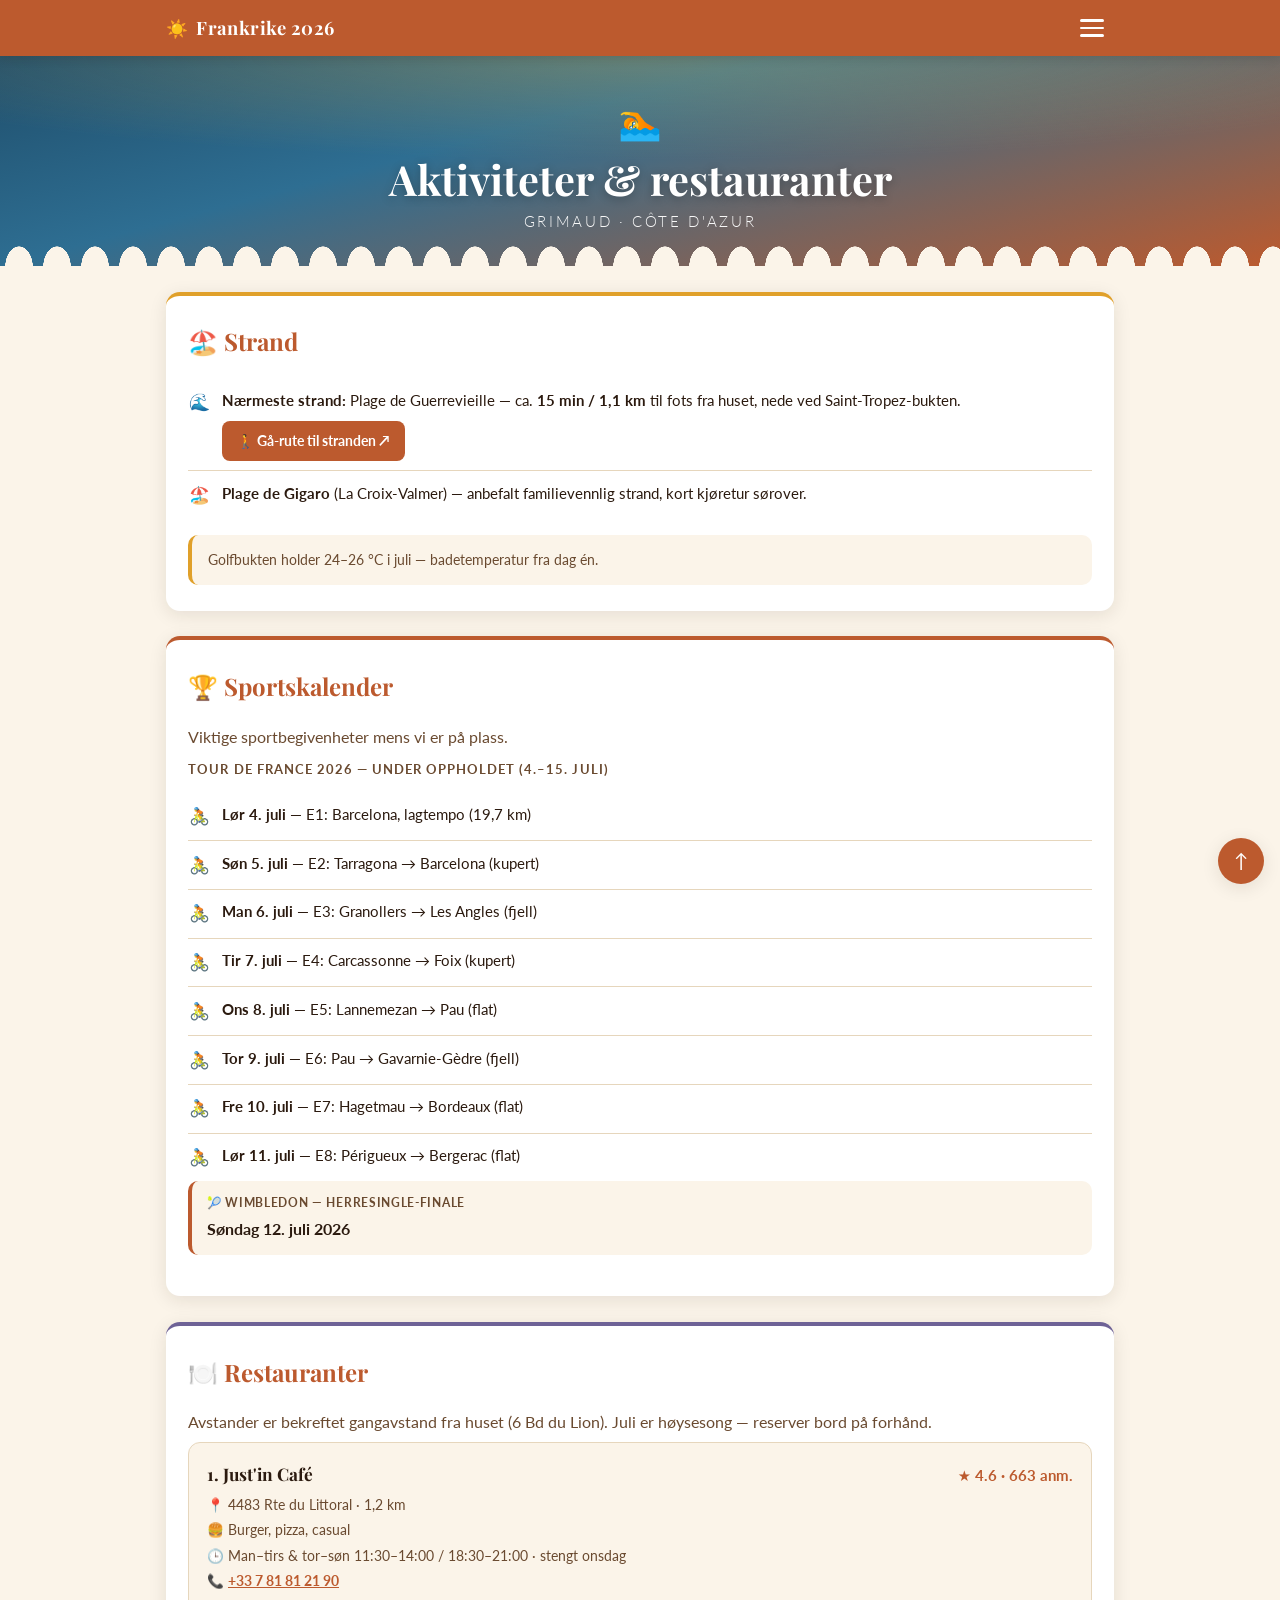
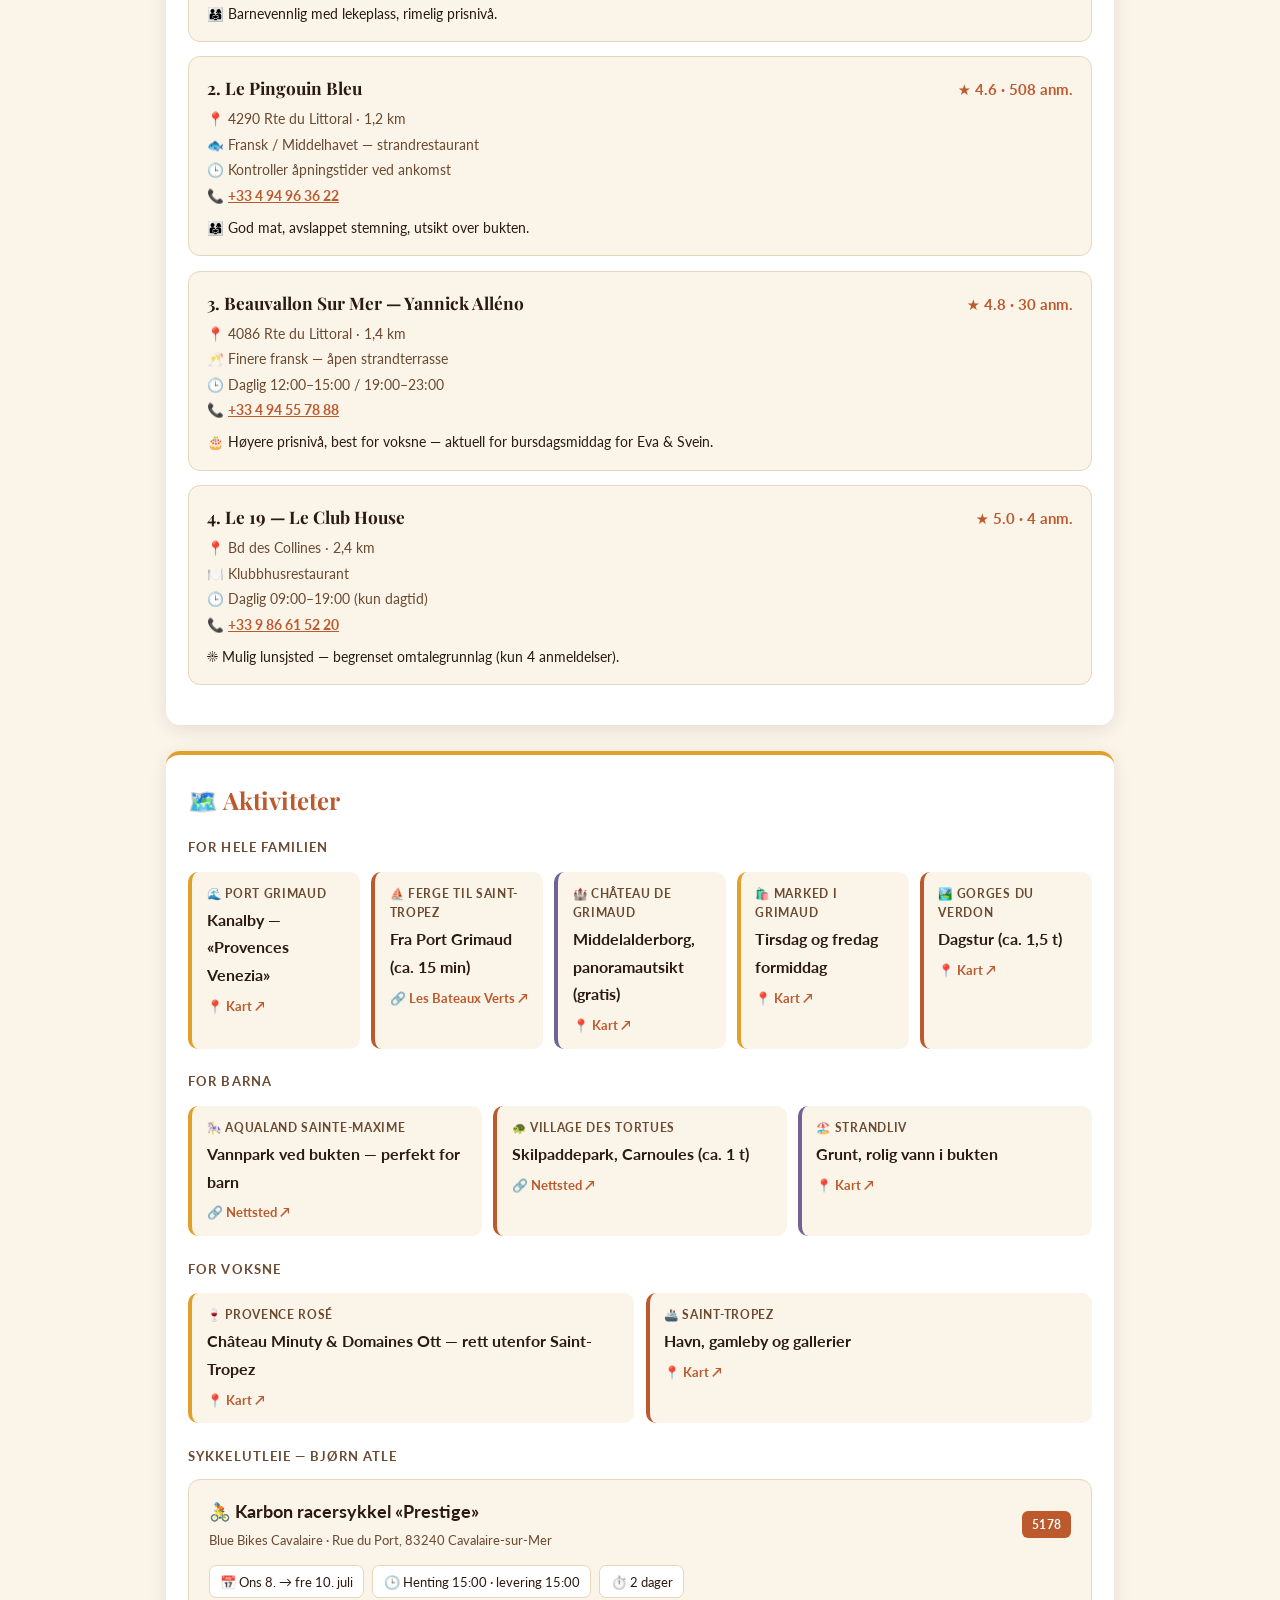
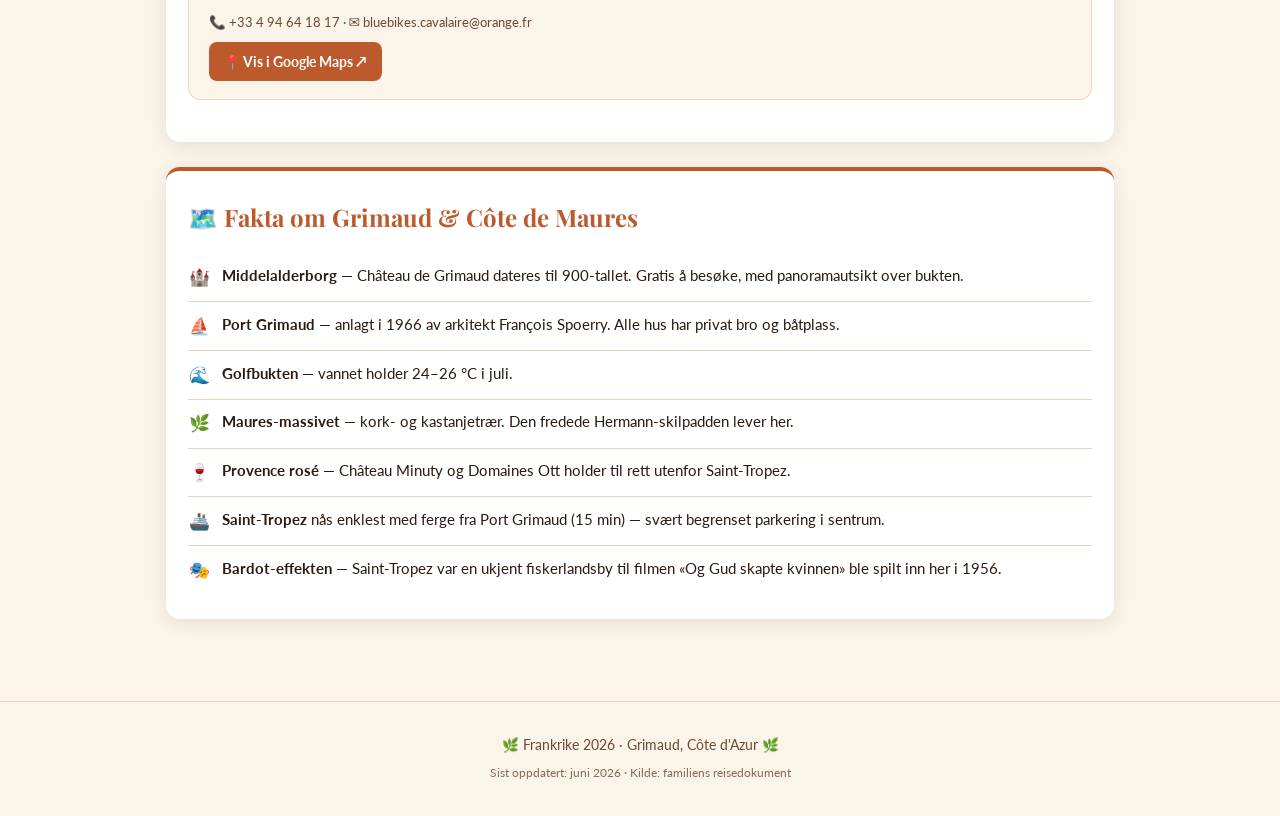
==== commit ff5134fd: "Update aktiviteter.html" ====
--- a/aktiviteter.html
+++ b/aktiviteter.html
@@ -150,6 +150,24 @@
       <div class="kort"><strong>🍷 Provence rosé</strong><span>Château Minuty &amp; Domaines Ott — rett utenfor Saint-Tropez</span><a class="kort-lenke" href="https://www.google.com/maps/search/?api=1&amp;query=Ch%C3%A2teau+Minuty" target="_blank" rel="noopener">📍 Kart ↗</a></div>
       <div class="kort t"><strong>🚢 Saint-Tropez</strong><span>Havn, gamleby og gallerier</span><a class="kort-lenke" href="https://www.google.com/maps/search/?api=1&amp;query=Saint-Tropez" target="_blank" rel="noopener">📍 Kart ↗</a></div>
     </div>
+
+    <h3 class="under">Sykkelutleie — Bjørn Atle</h3>
+    <div class="bilkort">
+      <div class="topp-rad" style="display:flex;justify-content:space-between;align-items:center;gap:.5rem;flex-wrap:wrap">
+        <div>
+          <div class="navn">🚴 Karbon racersykkel «Prestige»</div>
+          <div class="meta">Blue Bikes Cavalaire · Rue du Port, 83240 Cavalaire-sur-Mer</div>
+        </div>
+        <span class="ref">5178</span>
+      </div>
+      <div class="specs">
+        <span class="spec">📅 Ons 8. → fre 10. juli</span>
+        <span class="spec">🕒 Henting 15:00 · levering 15:00</span>
+        <span class="spec">⏱️ 2 dager</span>
+      </div>
+      <div class="meta" style="margin-top:.8rem">📞 +33 4 94 64 18 17 · ✉️ bluebikes.cavalaire@orange.fr</div>
+      <a class="kart-knapp" href="https://www.google.com/maps/search/?api=1&amp;query=Blue+Bikes+Cavalaire+Rue+du+Port+83240+Cavalaire-sur-Mer" target="_blank" rel="noopener">📍 Vis i Google Maps ↗</a>
+    </div>
   </section>
 
 
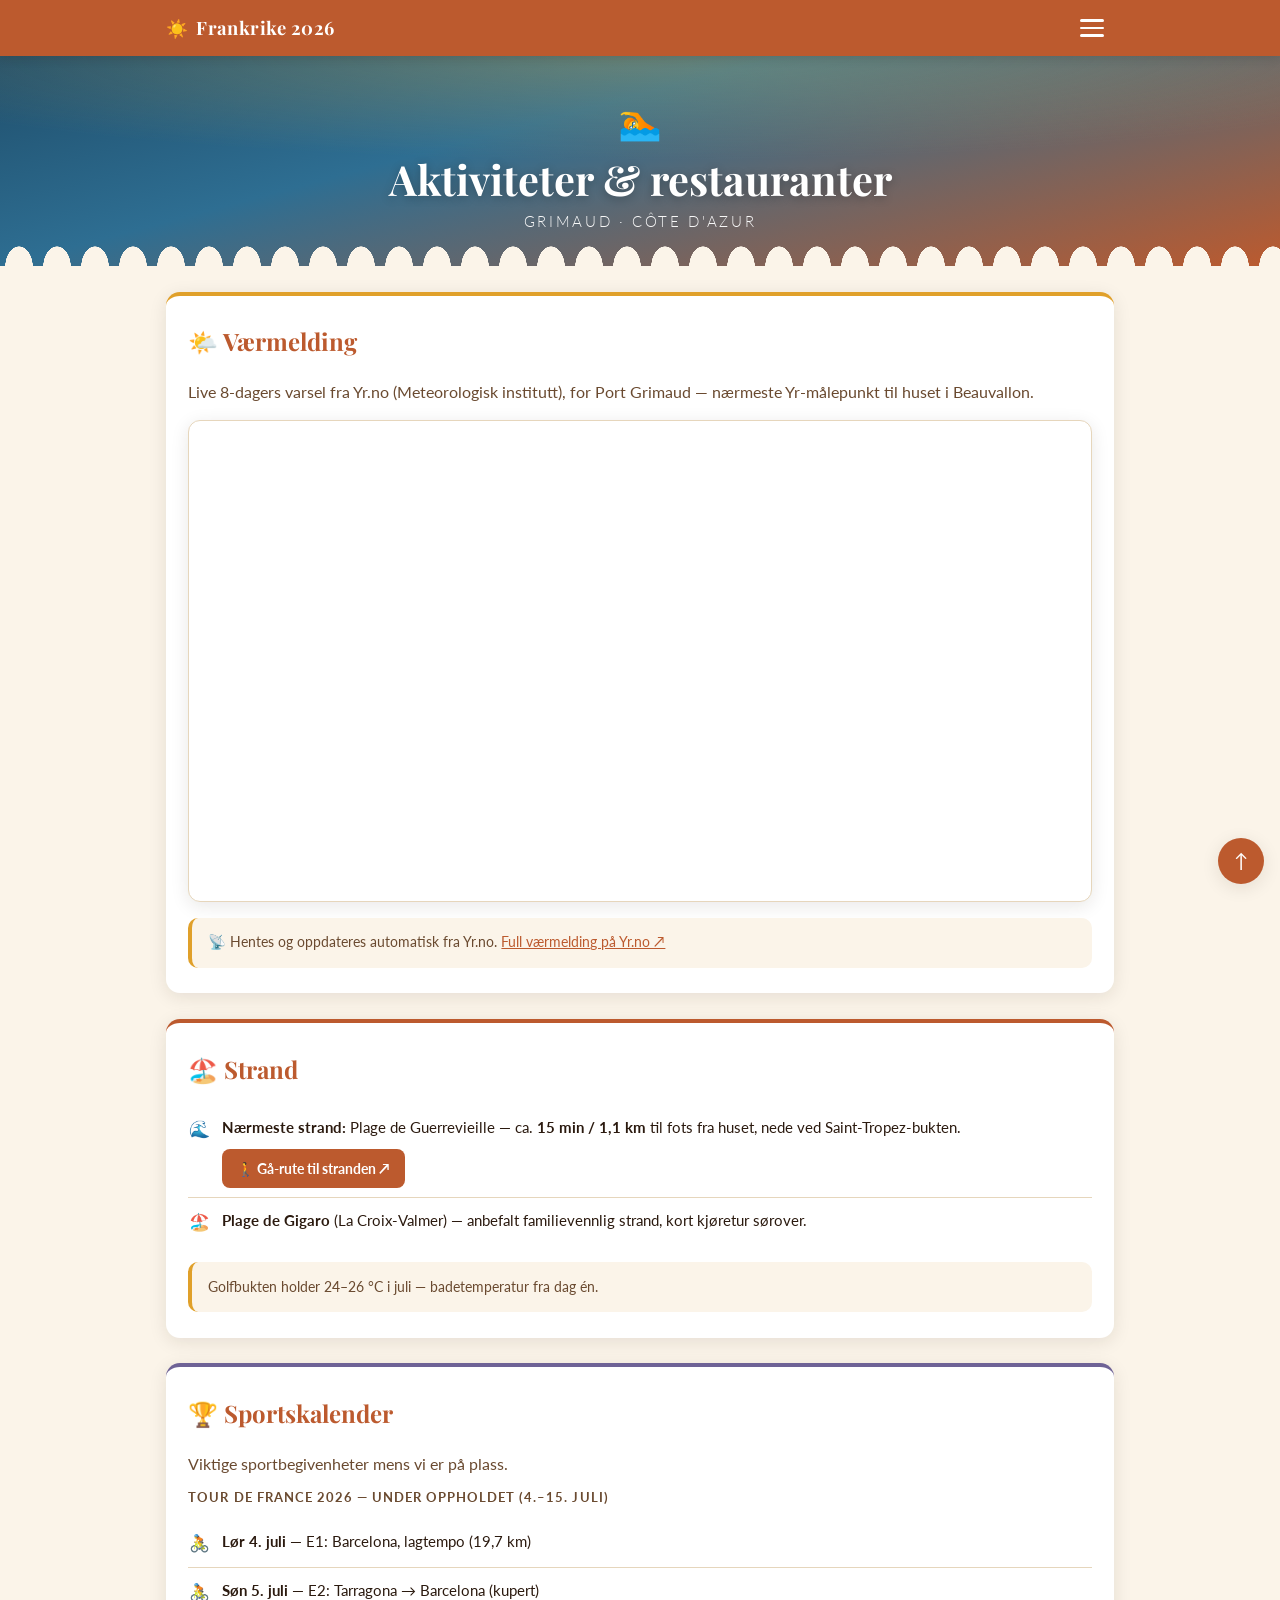
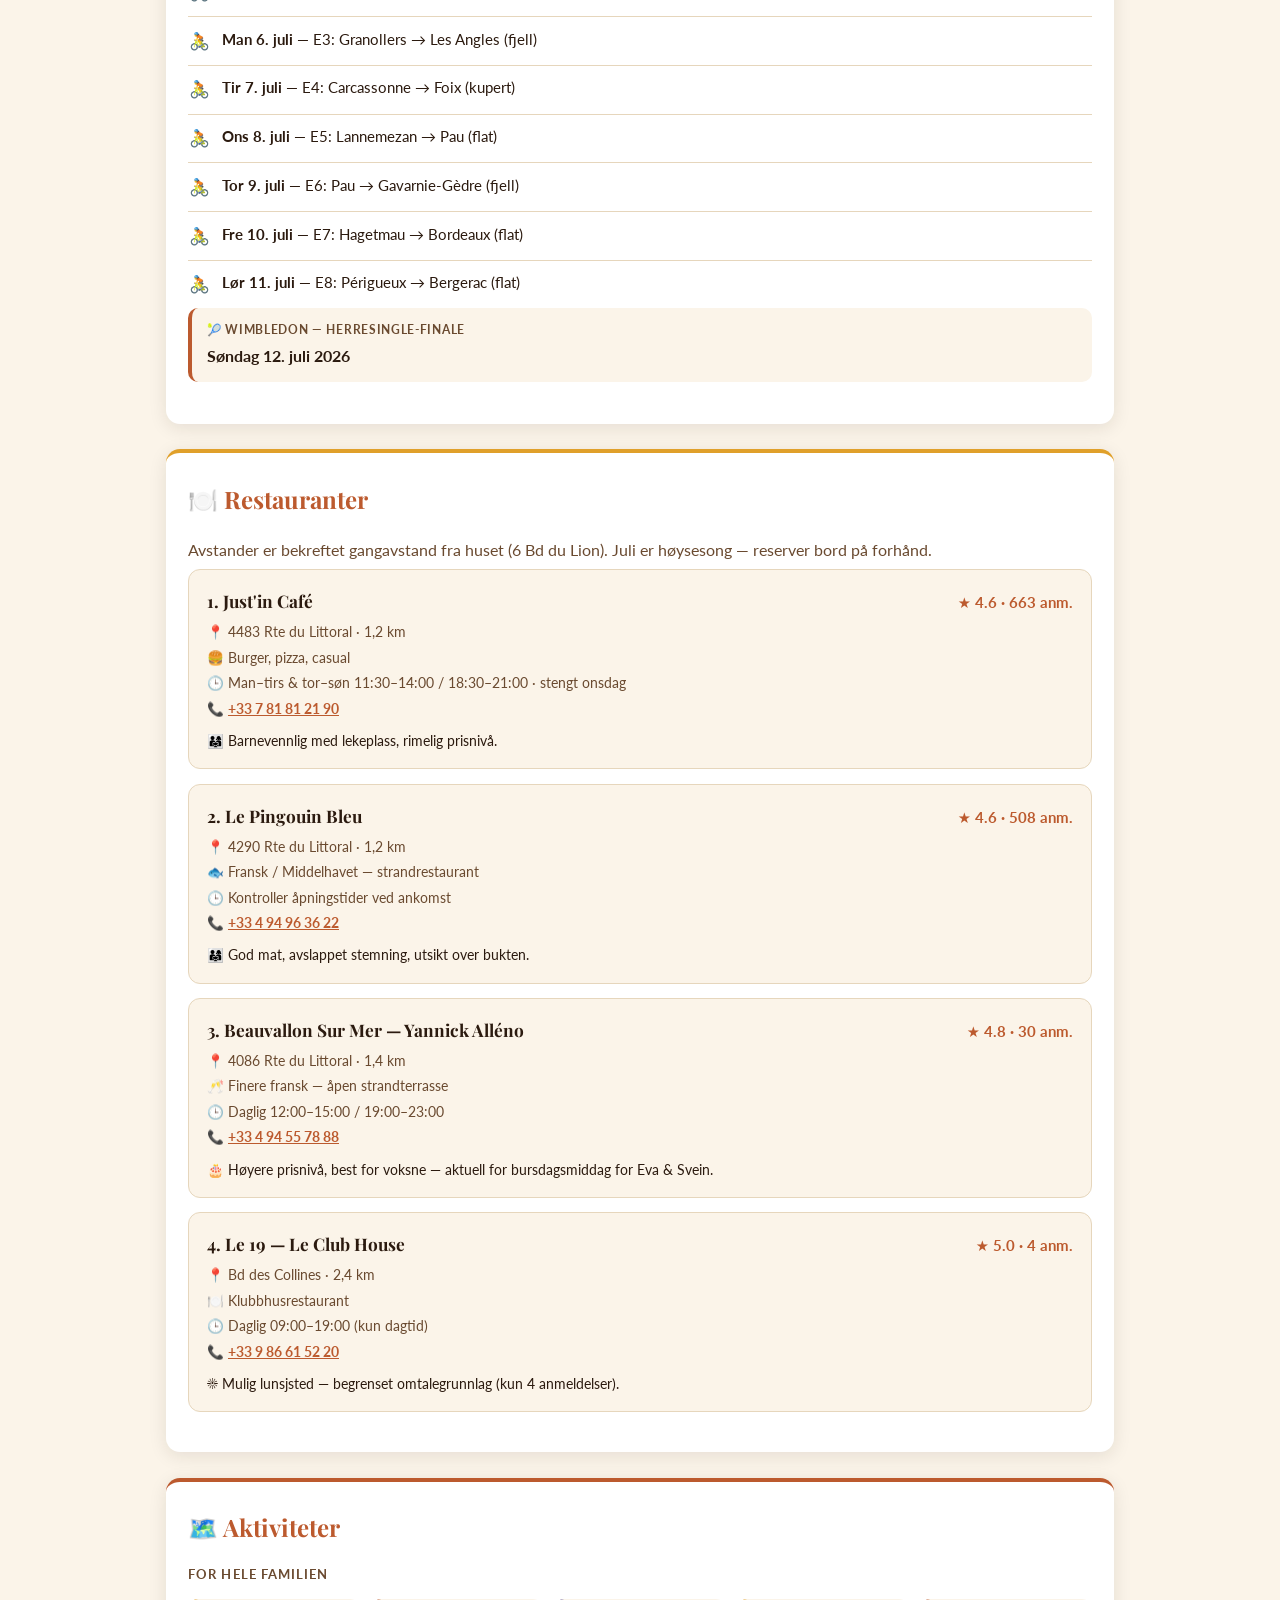
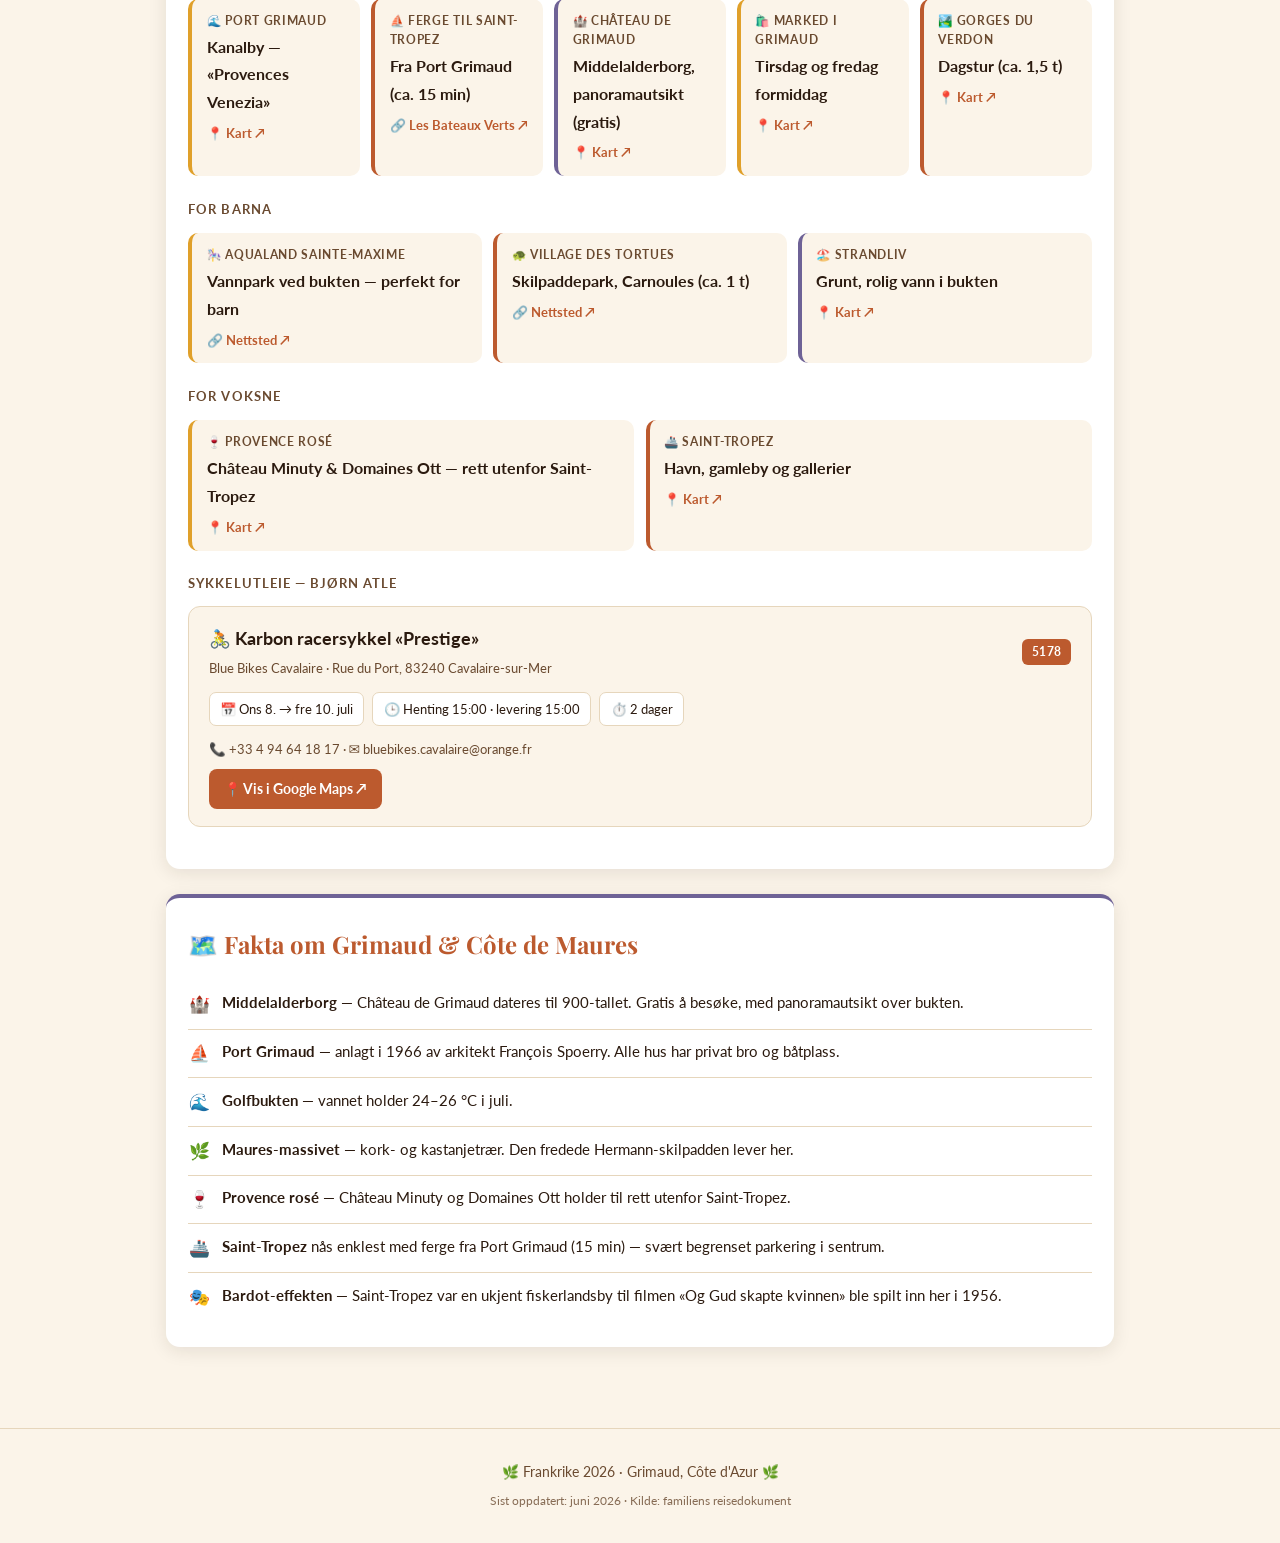
==== commit 37ff2e88: "Update aktiviteter.html" ====
--- a/aktiviteter.html
+++ b/aktiviteter.html
@@ -41,6 +41,16 @@
 
 <main>
 
+  <!-- VÆRMELDING -->
+  <section id="vaer">
+    <h2>🌤️ Værmelding</h2>
+    <p class="ingress">Live 8-dagers varsel fra Yr.no (Meteorologisk institutt), for Port Grimaud — nærmeste Yr-målepunkt til huset i Beauvallon.</p>
+    <div class="vaer-widget">
+      <iframe src="https://www.yr.no/nb/innhold/2-6544980/table.html?mode=light" width="100%" height="480" loading="lazy" title="Værvarsel Port Grimaud – Yr.no" style="border:none;display:block"></iframe>
+    </div>
+    <p class="notis">📡 Hentes og oppdateres automatisk fra Yr.no. <a href="https://www.yr.no/en/forecast/daily-table/2-6544980/France/Provence-Alpes-C%C3%B4te%20d'Azur%20Region/Var/Port%20Grimaud" target="_blank" rel="noopener">Full værmelding på Yr.no ↗</a></p>
+  </section>
+
   <!-- STRAND -->
   <section id="strand">
     <h2>🏖️ Strand</h2>
--- a/style.css
+++ b/style.css
@@ -209,6 +209,19 @@
   font-size:.9rem;color:var(--blekk-2);border-left:4px solid var(--amber);
 }
 
+/* ===== DAGSPROGRAM ===== */
+.prog{display:grid;gap:.8rem;margin-top:.9rem}
+.prog-dag{background:var(--krem);border-radius:12px;border-left:4px solid var(--amber);overflow:hidden}
+.prog-dag:nth-child(3n+2){border-left-color:var(--terra)}
+.prog-dag:nth-child(3n){border-left-color:var(--lavendel)}
+.prog-dag h4{font-family:'Playfair Display',serif;color:var(--terra);font-size:1.02rem;padding:.7rem .95rem .45rem}
+.prog-rad{display:grid;grid-template-columns:94px 1fr;gap:.6rem;padding:.45rem .95rem;border-top:1px solid var(--linje);font-size:.9rem}
+.prog-rad .nar{font-size:.68rem;text-transform:uppercase;letter-spacing:.05em;color:var(--blekk-2);font-weight:700;align-self:center}
+.prog-rad .hva{color:var(--blekk)}
+.prog-rad .hva.tom{color:var(--blekk-2);opacity:.45}
+.prog-rad .hva.kokk{color:var(--terra);font-weight:700}
+.prog-rad .hva.kokk .ant{display:block;font-weight:400;font-size:.74rem;color:var(--blekk-2)}
+
 /* ===== TIDSLINJE ===== */
 .dag{display:flex;gap:1rem;margin-bottom:1rem}
 .dag:last-child{margin-bottom:0}
@@ -253,6 +266,13 @@
 .tilbud-rad .pris{font-weight:700;color:var(--terra)}
 .anbefalt{display:inline-block;font-size:.66rem;font-weight:700;text-transform:uppercase;letter-spacing:.05em;background:var(--lavendel);color:#fff;border-radius:999px;padding:.08rem .5rem;margin-left:.35rem;vertical-align:middle}
 
+/* ===== VÆRMELDING ===== */
+.vaer-widget{
+  margin-top:.9rem;border-radius:12px;overflow:hidden;
+  border:1px solid var(--linje);box-shadow:var(--skygge);background:var(--hvit);
+}
+.vaer-widget iframe{display:block;width:100%}
+
 /* ===== LISTER ===== */
 .liste{list-style:none;margin-top:.6rem}
 .liste li{display:flex;gap:.7rem;padding:.6rem 0;border-bottom:1px solid var(--linje);font-size:.94rem}
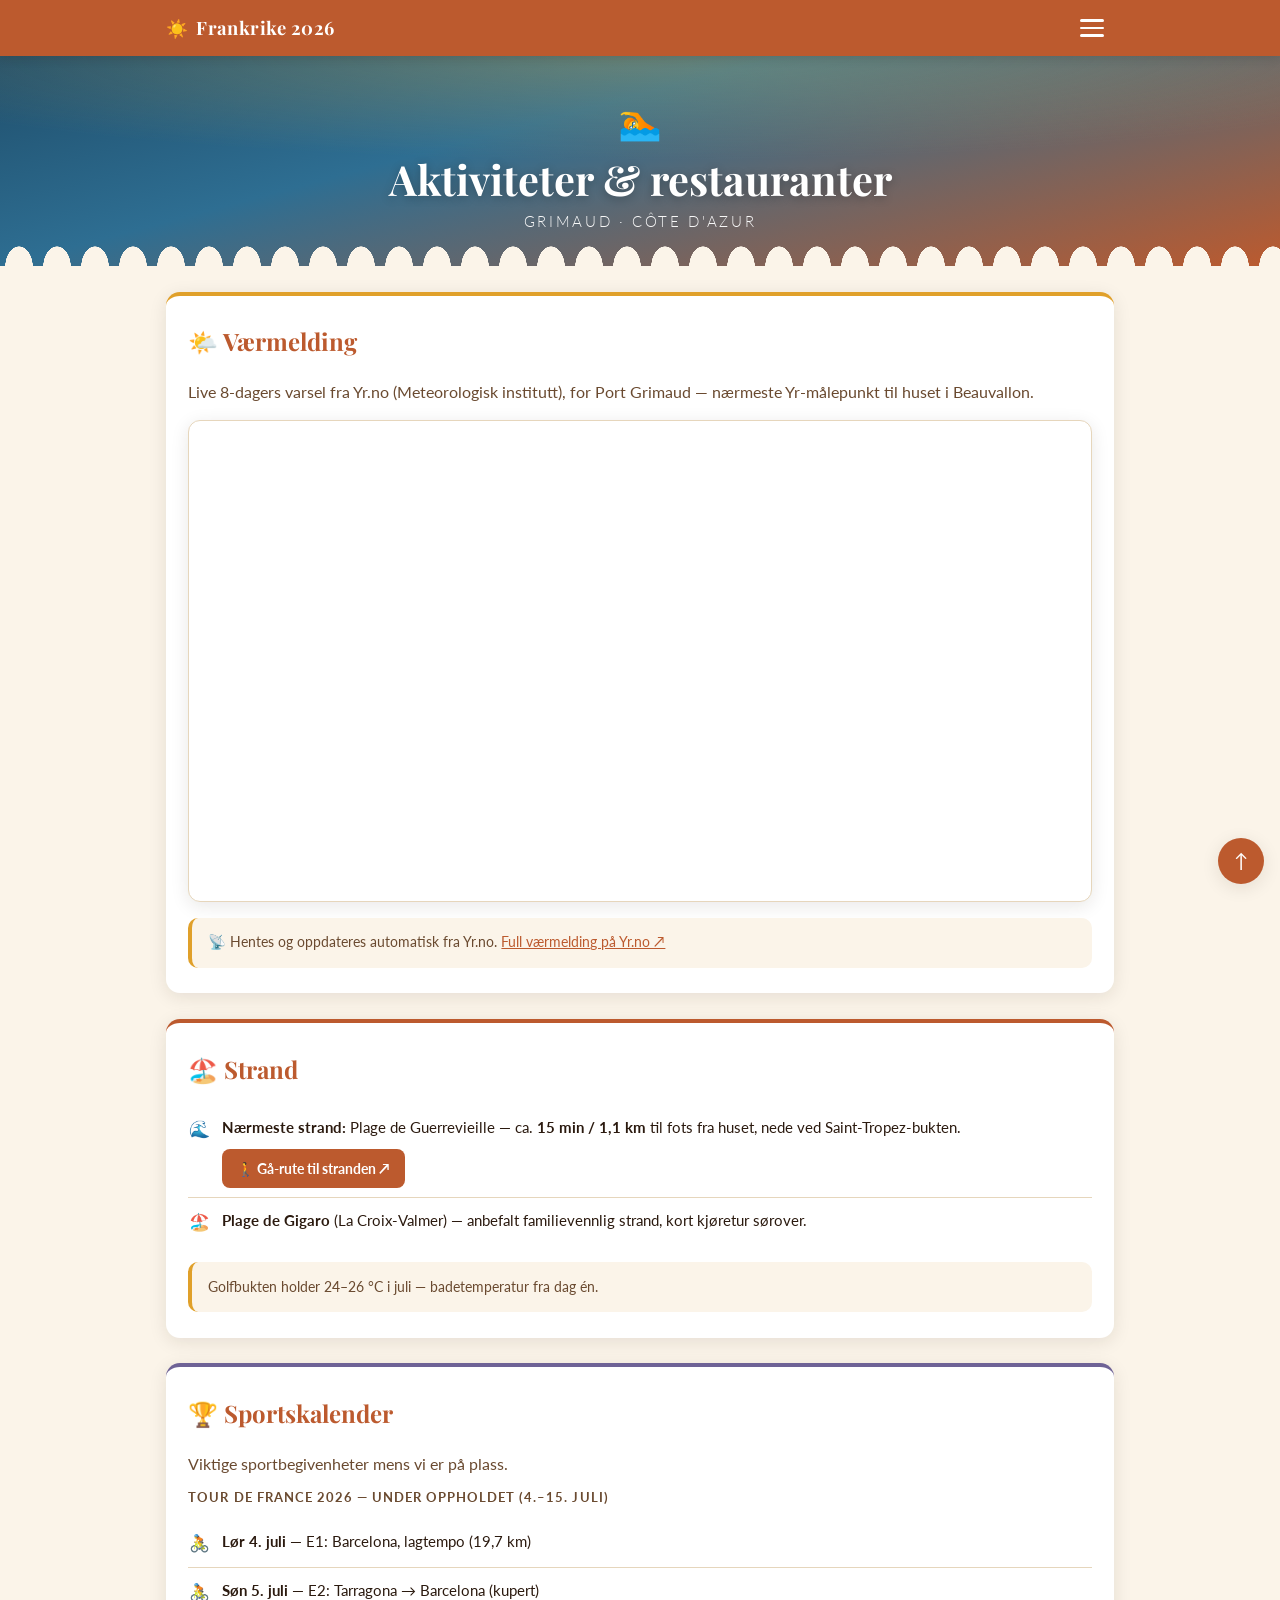
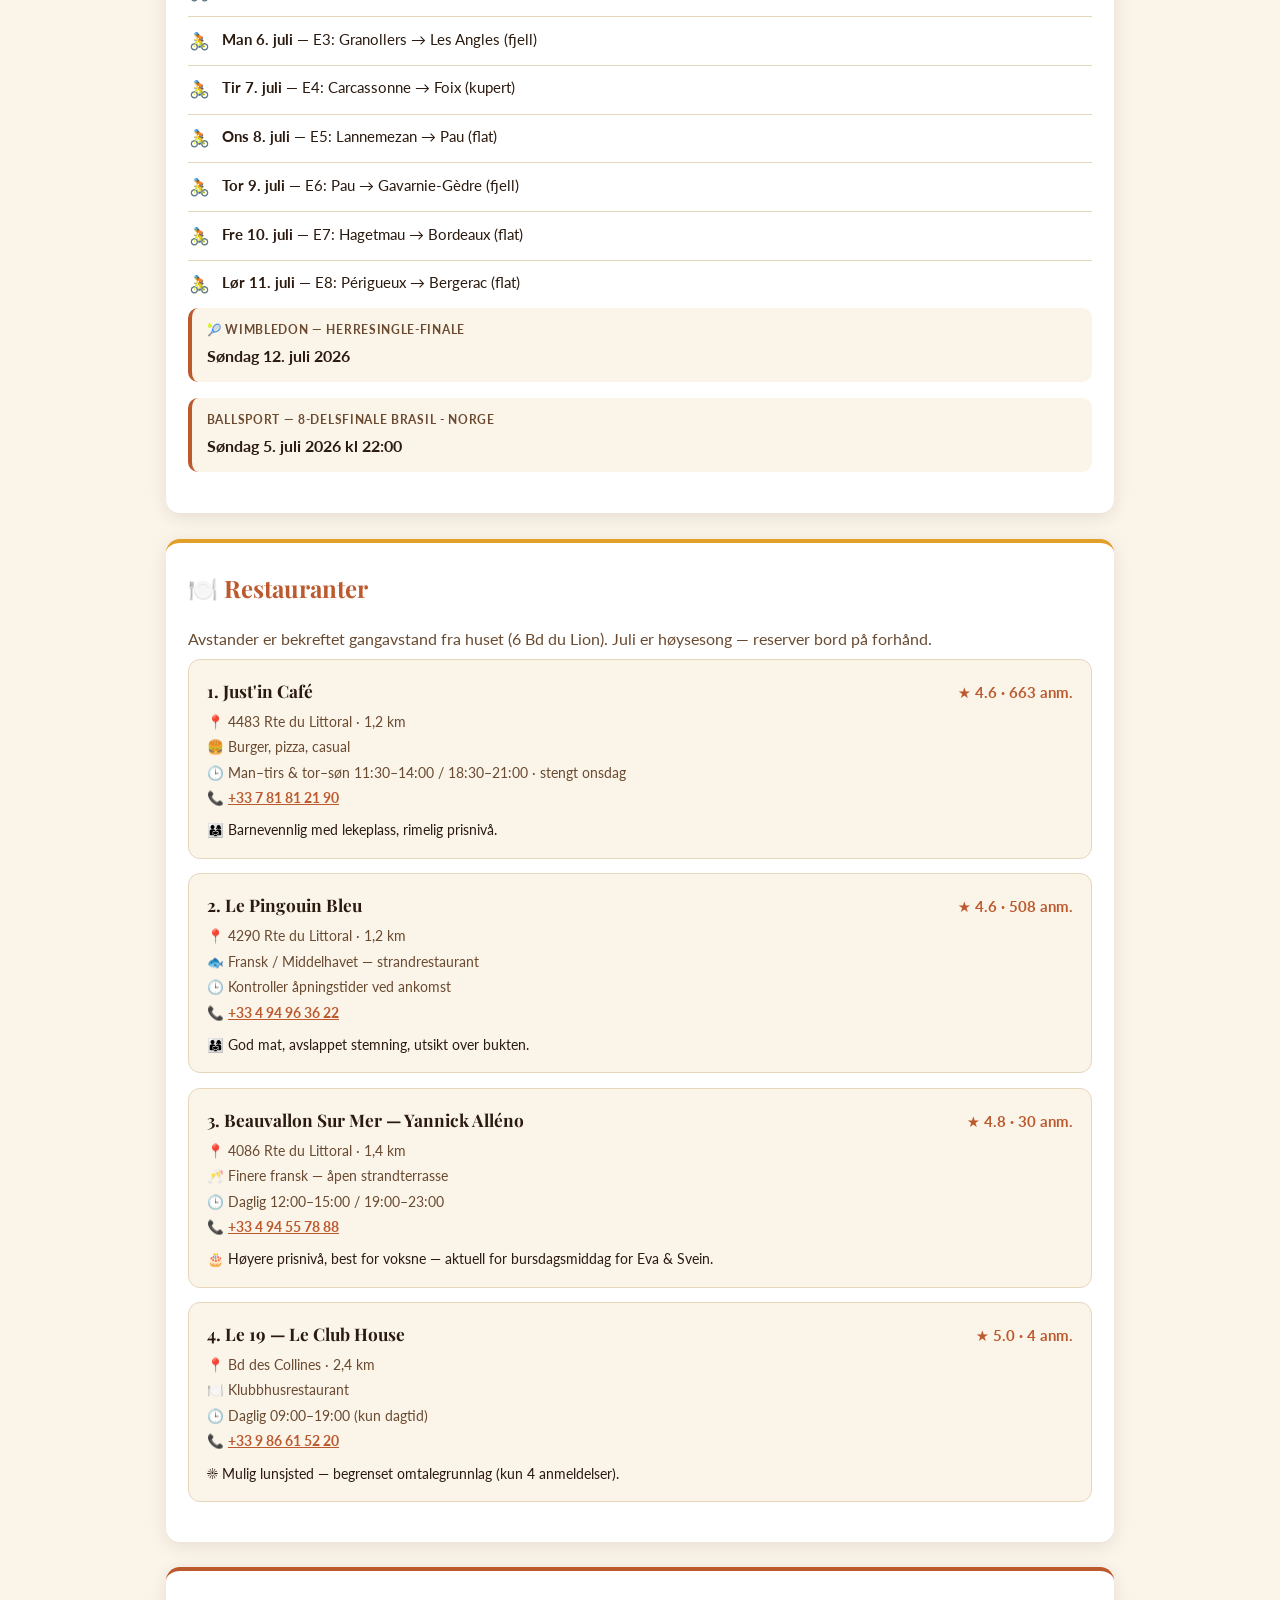
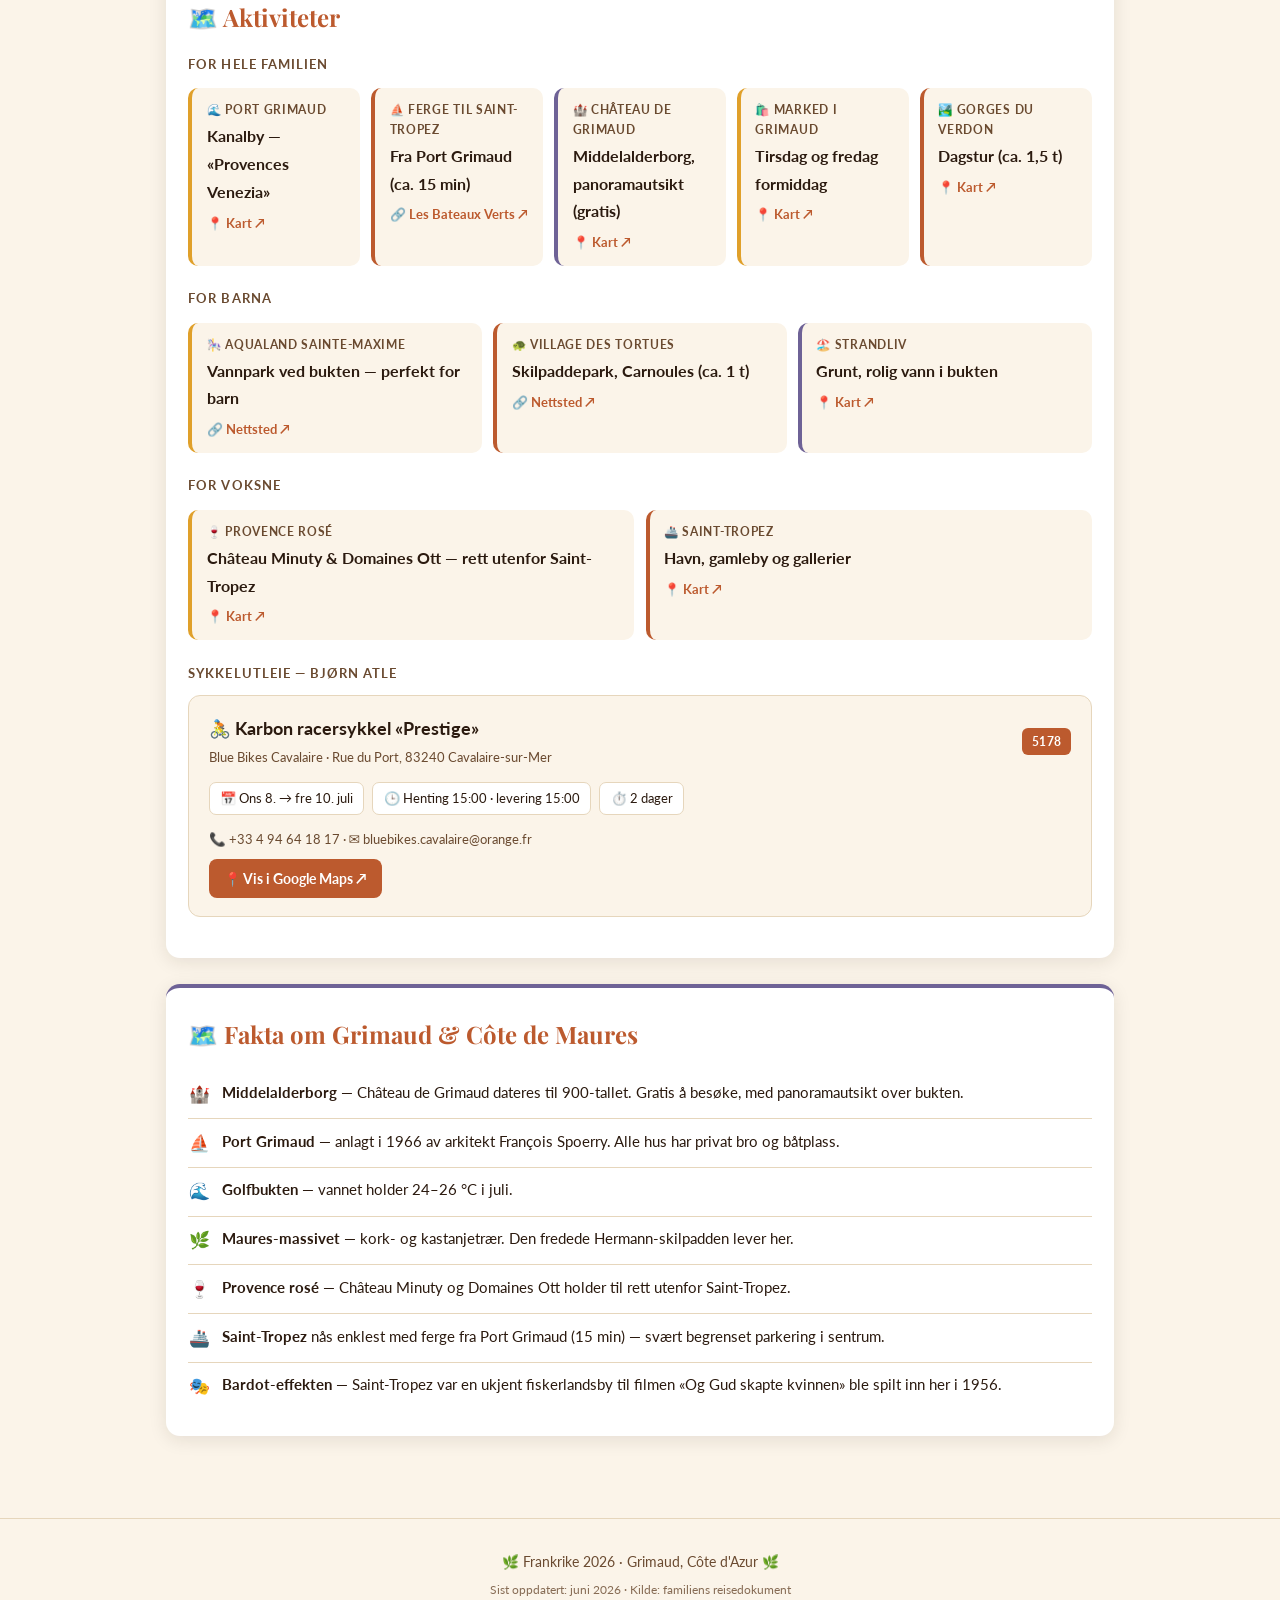
==== commit b49f9970: "Update aktiviteter.html" ====
--- a/aktiviteter.html
+++ b/aktiviteter.html
@@ -81,6 +81,7 @@
     
     </ul>
     <div class="kort t" style="margin-bottom:1rem"><strong>🎾 Wimbledon — herresingle-finale</strong><span>Søndag 12. juli 2026</span></div>
+     <div class="kort t" style="margin-bottom:1rem"><strong>Ballsport — 8-delsfinale Brasil - Norge</strong><span>Søndag 5. juli 2026 kl 22:00</span></div>
 
       </section>
 
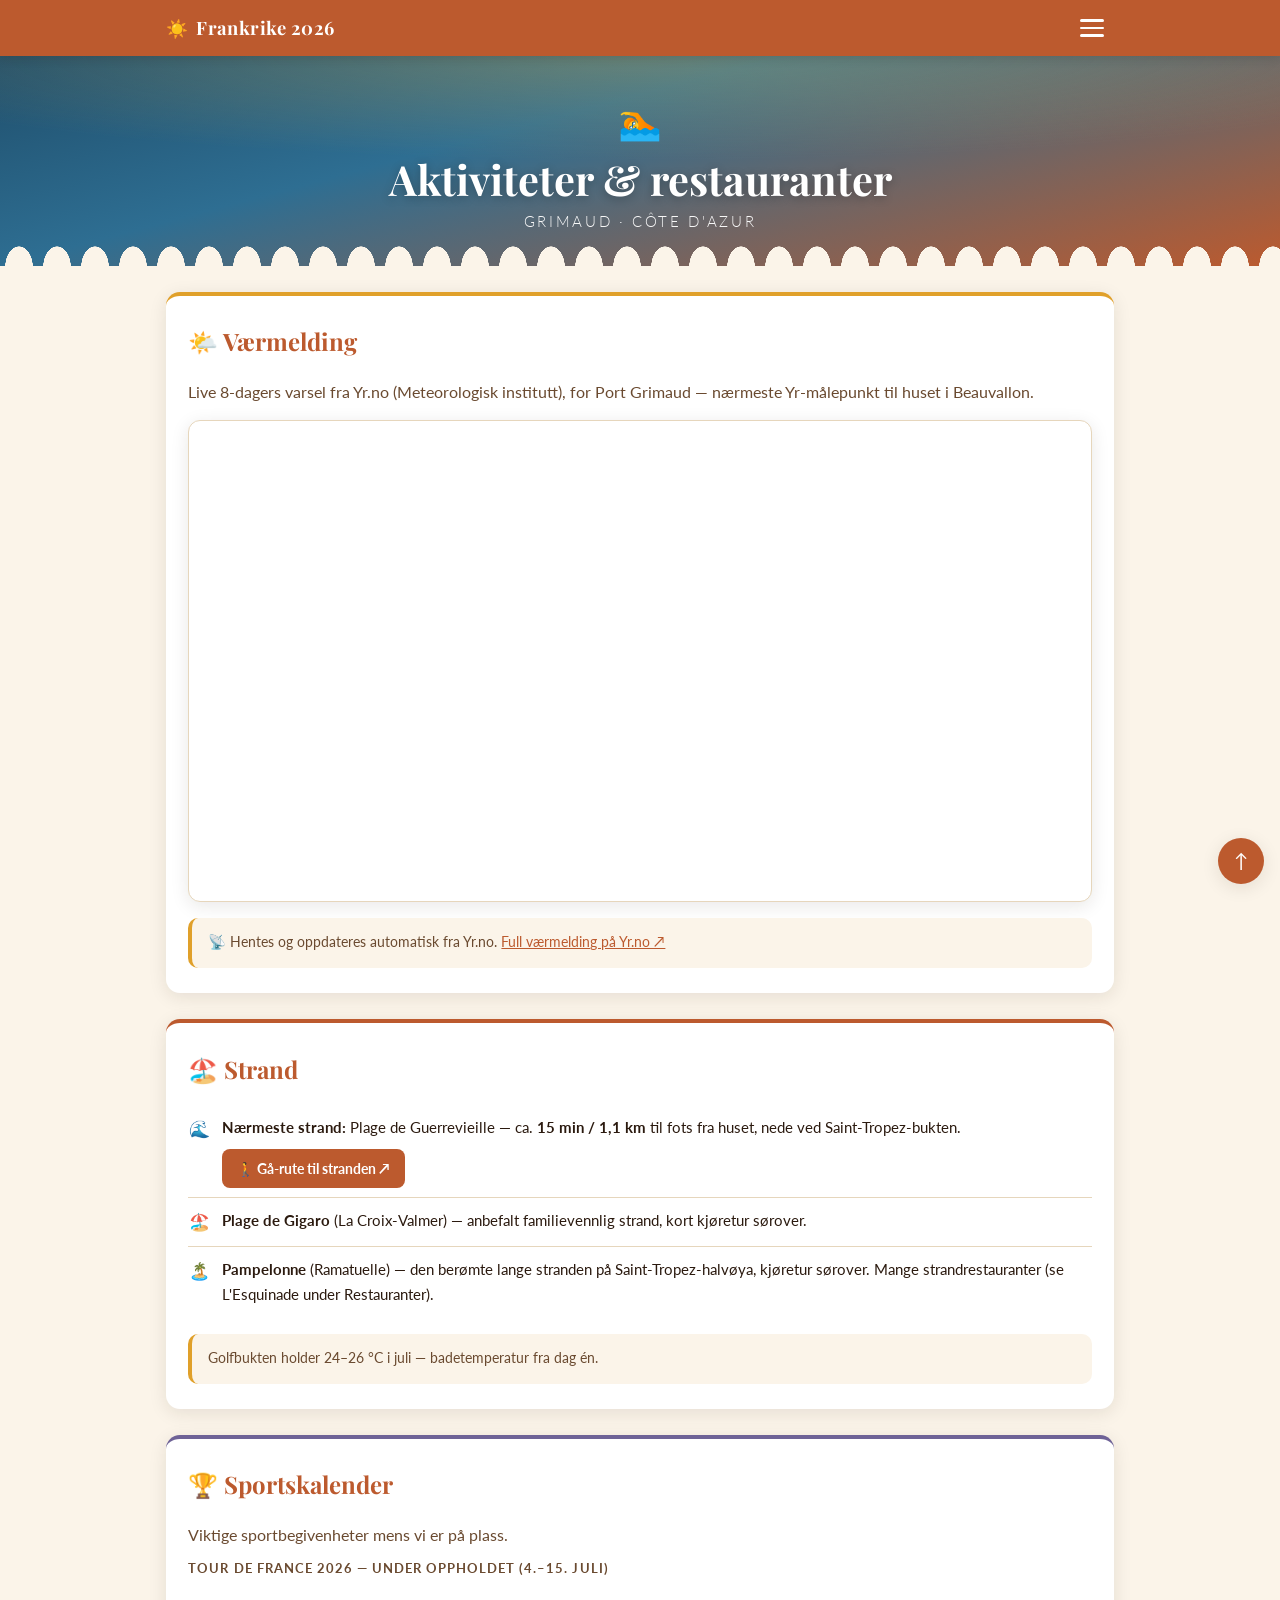
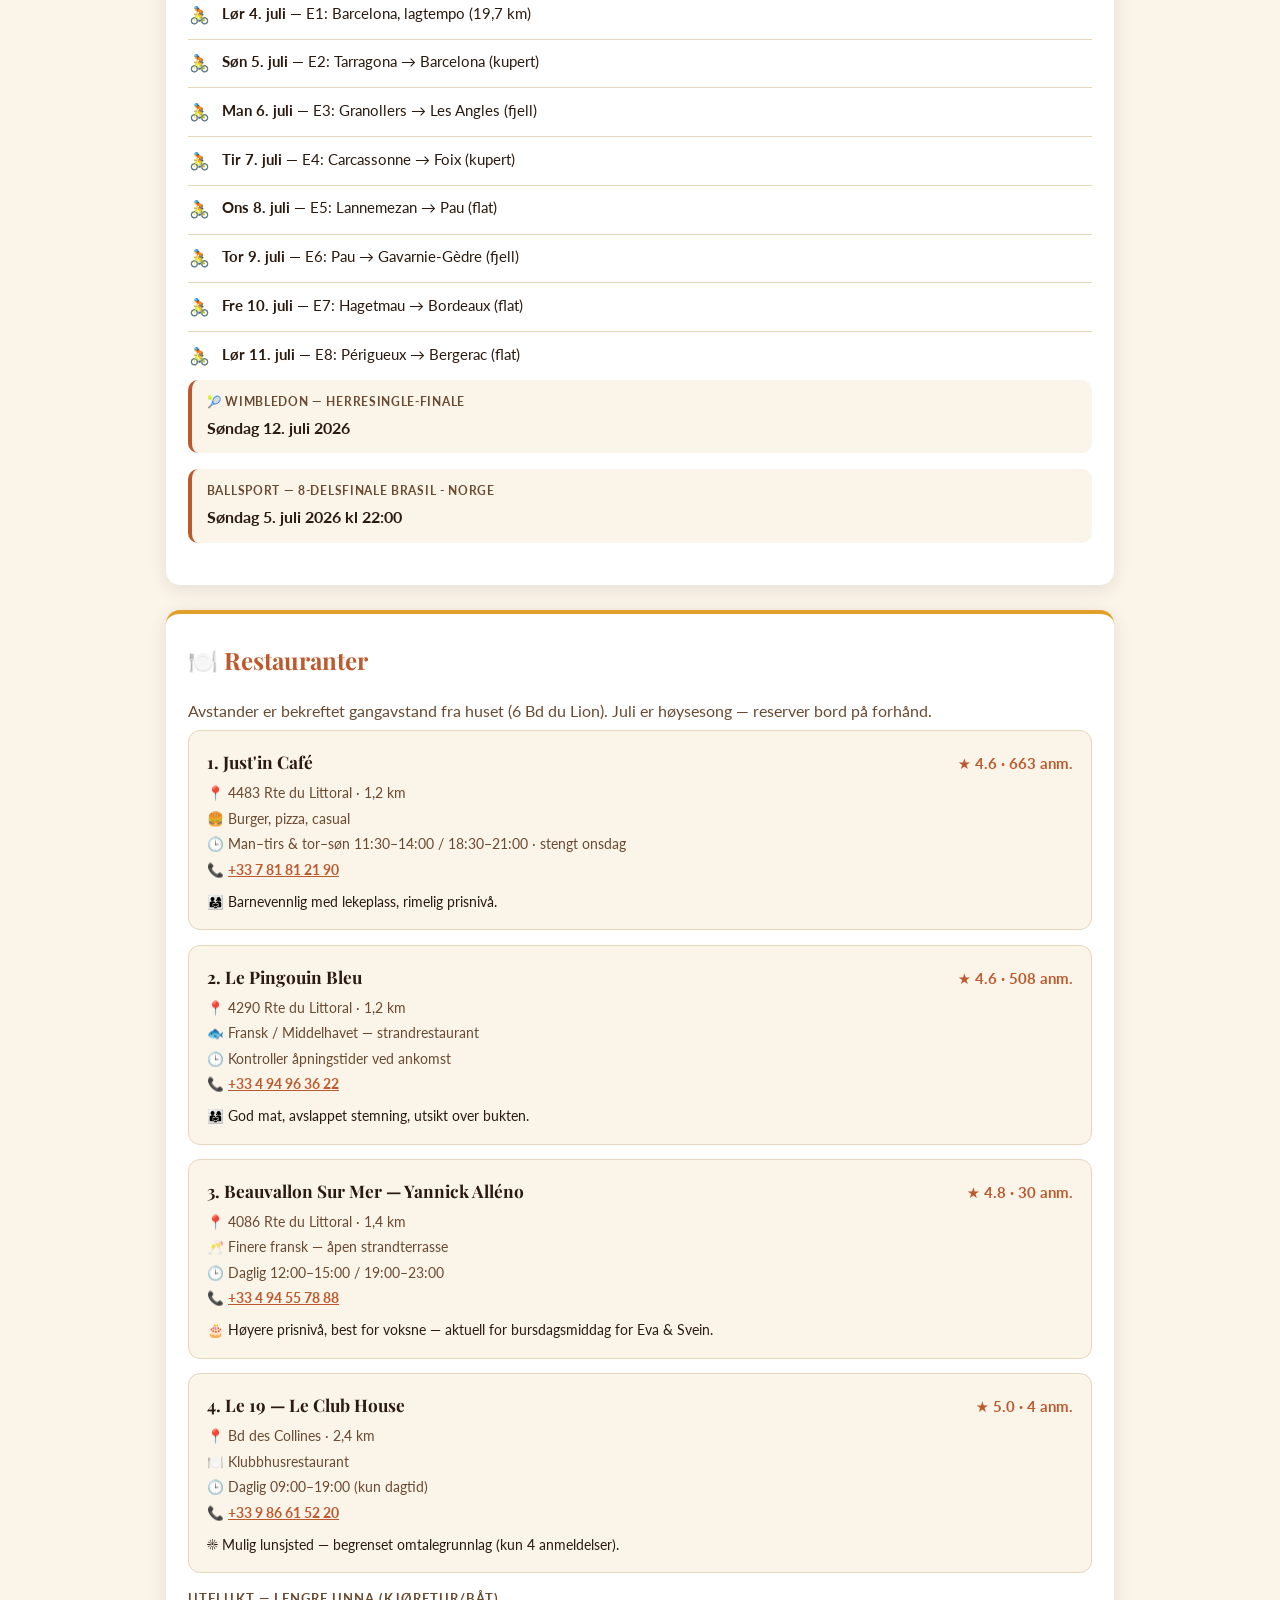
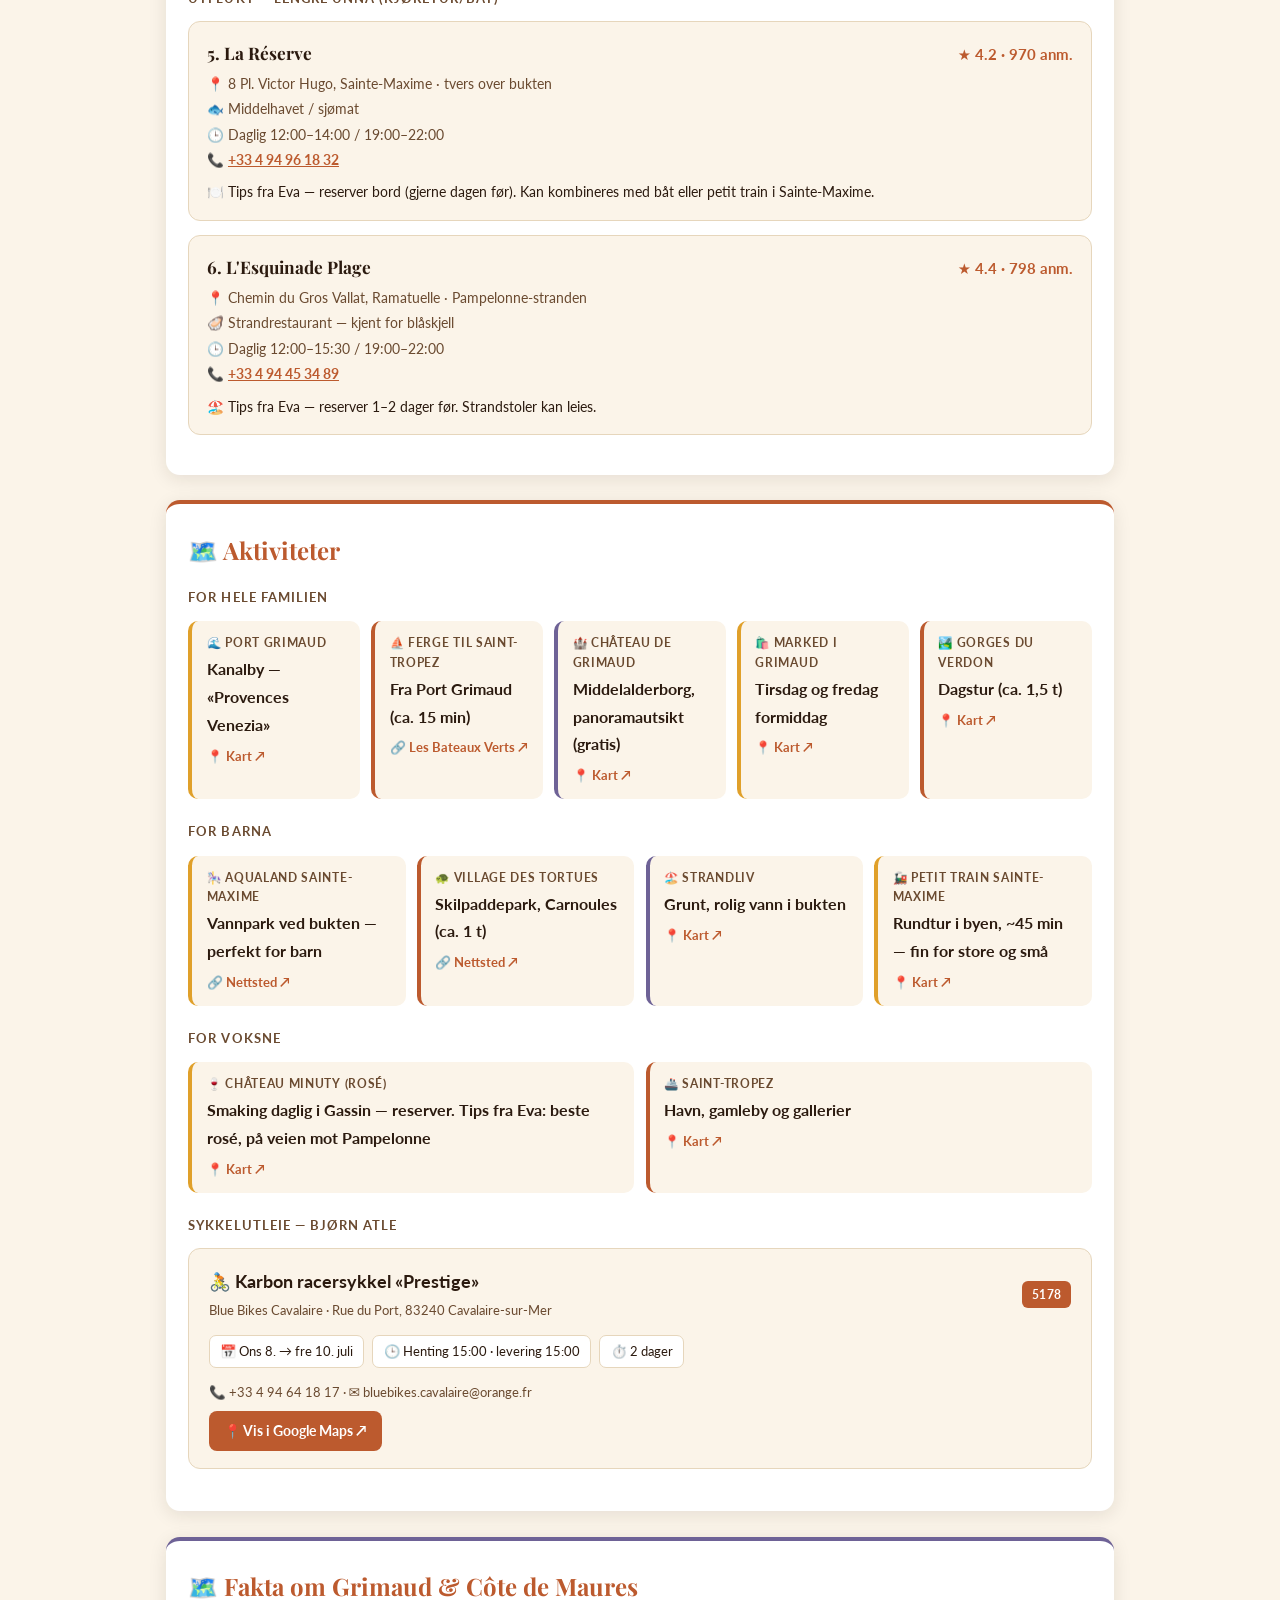
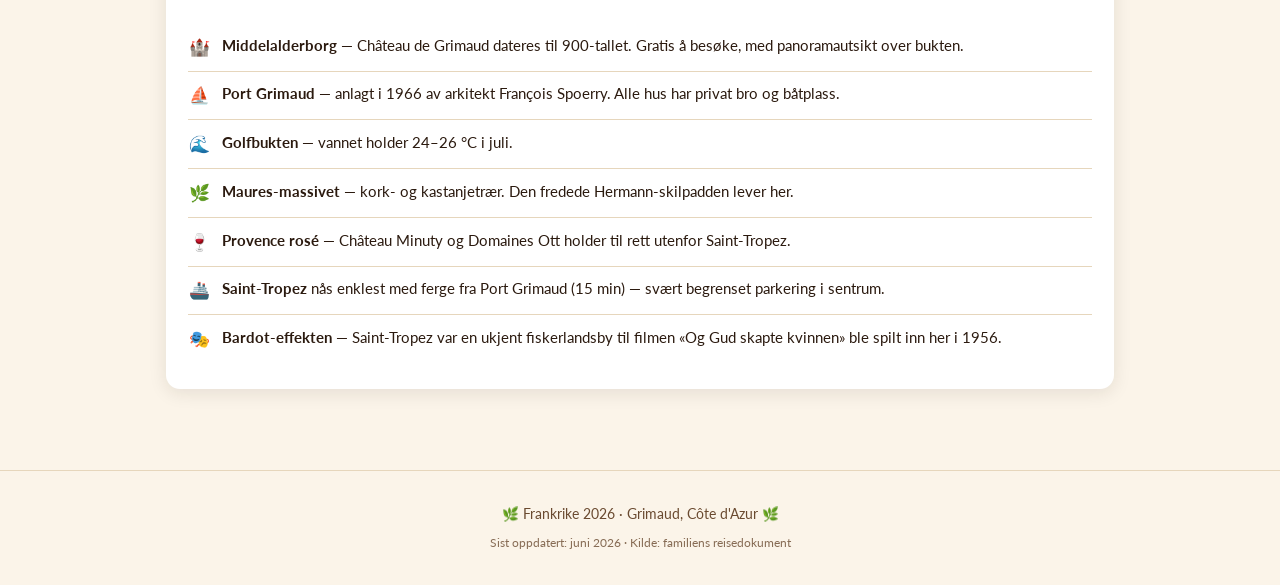
==== commit c1b36937: "Update aktiviteter.html" ====
--- a/aktiviteter.html
+++ b/aktiviteter.html
@@ -58,6 +58,7 @@
       <li><span class="ik">🌊</span><div><strong>Nærmeste strand:</strong> Plage de Guerrevieille — ca. <strong>15 min / 1,1 km</strong> til fots fra huset, nede ved Saint-Tropez-bukten.<br>
         <a class="kart-knapp" href="https://www.google.com/maps/dir/?api=1&amp;origin=6+Bd+du+Lion%2C+83310+Grimaud&amp;destination=Plage+de+Guerrevieille%2C+83310+Grimaud&amp;travelmode=walking" target="_blank" rel="noopener">🚶 Gå-rute til stranden ↗</a></div></li>
       <li><span class="ik">🏖️</span><div><strong>Plage de Gigaro</strong> (La Croix-Valmer) — anbefalt familievennlig strand, kort kjøretur sørover.</div></li>
+      <li><span class="ik">🏝️</span><div><strong>Pampelonne</strong> (Ramatuelle) — den berømte lange stranden på Saint-Tropez-halvøya, kjøretur sørover. Mange strandrestauranter (se L'Esquinade under Restauranter).</div></li>
     </ul>
     <p class="notis">Golfbukten holder 24–26 °C i juli — badetemperatur fra dag én.</p>
   </section>
@@ -133,6 +134,30 @@
       </div>
       <p class="egnet">☀️ Mulig lunsjsted — begrenset omtalegrunnlag (kun 4 anmeldelser).</p>
     </div>
+
+    <h3 class="under">Utflukt — lengre unna (kjøretur/båt)</h3>
+
+    <div class="rest">
+      <div class="r-topp"><h4>5. La Réserve</h4><span class="stj">★ 4.2 · 970 anm.</span></div>
+      <div class="r-meta">
+        <div>📍 8 Pl. Victor Hugo, Sainte-Maxime · tvers over bukten</div>
+        <div>🐟 Middelhavet / sjømat</div>
+        <div>🕒 Daglig 12:00–14:00 / 19:00–22:00</div>
+        <div>📞 <a href="tel:+33494961832">+33 4 94 96 18 32</a></div>
+      </div>
+      <p class="egnet">🍽️ Tips fra Eva — reserver bord (gjerne dagen før). Kan kombineres med båt eller petit train i Sainte-Maxime.</p>
+    </div>
+
+    <div class="rest">
+      <div class="r-topp"><h4>6. L'Esquinade Plage</h4><span class="stj">★ 4.4 · 798 anm.</span></div>
+      <div class="r-meta">
+        <div>📍 Chemin du Gros Vallat, Ramatuelle · Pampelonne-stranden</div>
+        <div>🦪 Strandrestaurant — kjent for blåskjell</div>
+        <div>🕒 Daglig 12:00–15:30 / 19:00–22:00</div>
+        <div>📞 <a href="tel:+33494453489">+33 4 94 45 34 89</a></div>
+      </div>
+      <p class="egnet">🏖️ Tips fra Eva — reserver 1–2 dager før. Strandstoler kan leies.</p>
+    </div>
   </section>
 
   
@@ -154,11 +179,12 @@
       <div class="kort"><strong>🎠 Aqualand Sainte-Maxime</strong><span>Vannpark ved bukten — perfekt for barn</span><a class="kort-lenke" href="https://www.aqualand.fr" target="_blank" rel="noopener">🔗 Nettsted ↗</a></div>
       <div class="kort t"><strong>🐢 Village des Tortues</strong><span>Skilpaddepark, Carnoules (ca. 1 t)</span><a class="kort-lenke" href="https://tortupole.fr" target="_blank" rel="noopener">🔗 Nettsted ↗</a></div>
       <div class="kort l"><strong>🏖️ Strandliv</strong><span>Grunt, rolig vann i bukten</span><a class="kort-lenke" href="https://www.google.com/maps/search/?api=1&amp;query=Plage+de+Guerrevieille+Grimaud" target="_blank" rel="noopener">📍 Kart ↗</a></div>
+      <div class="kort"><strong>🚂 Petit train Sainte-Maxime</strong><span>Rundtur i byen, ~45 min — fin for store og små</span><a class="kort-lenke" href="https://www.google.com/maps/search/?api=1&amp;query=Petit+Train+Sainte-Maxime" target="_blank" rel="noopener">📍 Kart ↗</a></div>
     </div>
 
     <h3 class="under">For voksne</h3>
     <div class="grid">
-      <div class="kort"><strong>🍷 Provence rosé</strong><span>Château Minuty &amp; Domaines Ott — rett utenfor Saint-Tropez</span><a class="kort-lenke" href="https://www.google.com/maps/search/?api=1&amp;query=Ch%C3%A2teau+Minuty" target="_blank" rel="noopener">📍 Kart ↗</a></div>
+      <div class="kort"><strong>🍷 Château Minuty (rosé)</strong><span>Smaking daglig i Gassin — reserver. Tips fra Eva: beste rosé, på veien mot Pampelonne</span><a class="kort-lenke" href="https://www.google.com/maps/search/?api=1&amp;query=Ch%C3%A2teau+Minuty+Gassin" target="_blank" rel="noopener">📍 Kart ↗</a></div>
       <div class="kort t"><strong>🚢 Saint-Tropez</strong><span>Havn, gamleby og gallerier</span><a class="kort-lenke" href="https://www.google.com/maps/search/?api=1&amp;query=Saint-Tropez" target="_blank" rel="noopener">📍 Kart ↗</a></div>
     </div>
 
